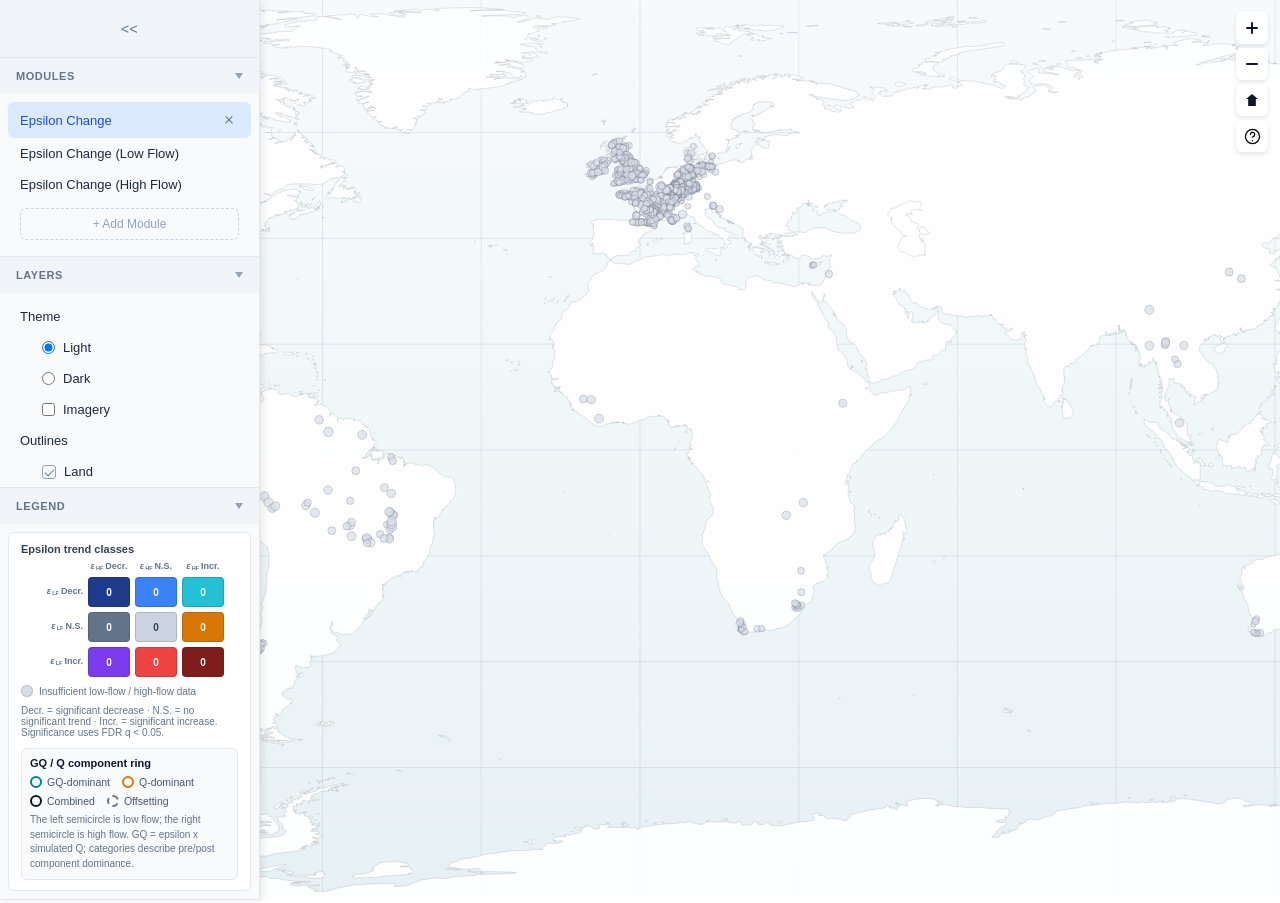
==== public/index.html @ c1924f31 "Add significance-controlled continuous epsilon trends" ====
<!doctype html>
<html lang="en">
  <head>
    <meta charset="UTF-8" />
    <meta name="viewport" content="width=device-width, initial-scale=1.0" />
    <title>Epsilon Change | Tereon</title>
    <style>
      * { box-sizing: border-box; margin: 0; padding: 0; }
      html, body { width: 100%; height: 100%; }
      body { font-family: -apple-system, BlinkMacSystemFont, 'Segoe UI', Roboto, sans-serif; font-size: 13px; color: #1e293b; overflow: hidden; }

      /* Map Area - Full screen */
      .map-area {
        position: absolute;
        top: 0; left: 0; right: 0; bottom: 0;
        background: linear-gradient(180deg, #f7fafc 0%, #eef6f8 58%, #e7f0f4 100%);
      }

      #mapCanvas { width: 100%; height: 100%; }

      /* Left Panel - Floating overlay */
      .left-panel {
        position: absolute;
        top: 0; left: 0;
        width: 260px;
        height: 100vh;
        background: #f8fafc;
        border-right: 1px solid #e2e8f0;
        display: flex;
        flex-direction: column;
        overflow: hidden;
        z-index: 50;
        box-shadow: 2px 0 8px rgba(0,0,0,0.1);
        transition: transform 0.2s;
      }
      .left-panel.hidden {
        transform: translateX(-100%);
      }
      .panel-main {
        flex: 1;
        min-height: 0;
        overflow-y: auto;
      }
      .panel-bottom {
        margin-top: auto;
        border-top: 1px solid #e2e8f0;
        background: #f8fafc;
      }

      /* Panel header bar - full width toggle button */
      .panel-header {
        padding: 0;
        background: #f1f5f9;
        border-bottom: 1px solid #e2e8f0;
        display: flex;
        justify-content: center;
        align-items: center;
        height: 58px;
      }
      .panel-toggle-btn {
        width: 100%;
        height: 58px;
        background: transparent;
        border: none;
        cursor: pointer;
        color: #64748b;
        font-size: 14px;
        font-weight: normal;
        word-spacing: 0.3px;
        line-height: 58px;
        text-align: center;
      }
      .panel-toggle-btn:hover { background: #e2e8f0; color: #1e293b; }
      .panel-toggle-btn::before { content: "<<"; letter-spacing: 0.3px; }

      /* Show panel button - between panel and map layer */
      .panel-show-btn {
        position: absolute;
        top: 8px;
        left: 8px;
        width: 28px;
        height: 28px;
        background: #fff;
        border: none;
        border-radius: 4px;
        cursor: pointer;
        z-index: 40;
        box-shadow: 0 1px 4px rgba(0,0,0,0.15);
        display: block;
        color: #64748b;
        font-size: 14px;
        font-weight: normal;
        word-spacing: 0.3px;
        line-height: 28px;
        text-align: center;
      }
      .panel-show-btn:hover { background: #f8fafc; color: #1e293b; }
      .panel-show-btn::before { content: ">>"; letter-spacing: 0.3px; }

      /* Panel sections */
      .panel-section { border-bottom: 1px solid #e2e8f0; position: relative; }
      .panel-section-header {
        padding: 12px 16px;
        background: #f1f5f9;
        font-weight: 600;
        font-size: 11px;
        text-transform: uppercase;
        letter-spacing: 0.05em;
        color: #64748b;
        cursor: pointer;
        display: flex;
        justify-content: space-between;
        align-items: center;
      }
      .panel-section-header:hover { background: #e2e8f0; }
      .panel-section.collapsed .panel-section-content { display: none; }
      .panel-section.collapsed .toggle-icon { transform: rotate(-90deg); }
      .toggle-icon {
        width: 0;
        height: 0;
        border-left: 4px solid transparent;
        border-right: 4px solid transparent;
        border-top: 6px solid #94a3b8;
        transition: transform 0.2s;
      }
      .panel-section-content { padding: 8px; }
      .legend-list { display: flex; flex-direction: column; gap: 8px; }
      .legend-empty { padding: 8px 12px; font-size: 12px; color: #94a3b8; line-height: 1.45; }
      .legend-card { border: 1px solid #e2e8f0; border-radius: 6px; background: #fff; padding: 10px 12px; font-size: 11px; color: #334155; }
      .legend-title { font-weight: 600; margin-bottom: 7px; }
      .legend-grid { display: grid; grid-template-columns: 12px 1fr; gap: 5px 7px; align-items: center; }
      .legend-swatch { width: 12px; height: 12px; border: 1px solid #64748b; }
      .legend-note { margin-top: 7px; color: #64748b; line-height: 1.35; }

      /* Module/Layer items */
      .module-item, .layer-item {
        padding: 8px 12px;
        border-radius: 6px;
        cursor: pointer;
        display: flex;
        align-items: center;
        gap: 8px;
      }
      .module-item:hover, .layer-item:hover { background: #e2e8f0; }
      .module-item.loaded { background: #dbeafe; }
      .module-item.loaded .module-name { color: #1d4ed8; font-weight: 500; }
      .module-remove-btn {
        margin-left: auto;
        width: 20px;
        height: 20px;
        border: none;
        border-radius: 3px;
        background: transparent;
        color: #64748b;
        cursor: pointer;
      }
      .module-remove-btn:hover { background: #bfdbfe; color: #1e293b; }
      .module-remove-btn,
      .layer-btn,
      .import-close,
      .inspector-close {
        display: inline-flex;
        align-items: center;
        justify-content: center;
        line-height: 1;
        font-family: inherit;
        font-weight: 500;
        font-size: 0;
        padding: 0;
        position: relative;
      }
      .module-remove-btn::before,
      .module-remove-btn::after,
      .layer-btn::before,
      .layer-btn::after,
      .import-close::before,
      .import-close::after,
      .inspector-close::before,
      .inspector-close::after {
        content: "";
        position: absolute;
        left: 50%;
        top: 50%;
        width: 10px;
        height: 1.4px;
        border-radius: 999px;
        background: currentColor;
        transform-origin: center;
      }
      .module-remove-btn::before,
      .layer-btn::before,
      .import-close::before,
      .inspector-close::before {
        transform: translate(-50%, -50%) rotate(45deg);
      }
      .module-remove-btn::after,
      .layer-btn::after,
      .import-close::after,
      .inspector-close::after {
        transform: translate(-50%, -50%) rotate(-45deg);
      }
      .layer-checkbox {
        width: 14px;
        height: 14px;
        appearance: none;
        border: 1px solid #cbd5e1;
        border-radius: 3px;
        background: transparent;
        cursor: pointer;
        position: relative;
      }
      .layer-checkbox:checked {
        background: transparent;
        border-color: #94a3b8;
      }
      .layer-checkbox:checked::after {
        content: "";
        position: absolute;
        left: 4px;
        top: 1px;
        width: 4px;
        height: 8px;
        border: solid #64748b;
        border-width: 0 1px 1px 0;
        transform: rotate(45deg);
      }
      .layer-name { flex: 1; overflow: hidden; text-overflow: ellipsis; white-space: nowrap; }
      .layer-expandable {
        display: flex;
        align-items: center;
        gap: 8px;
        padding: 8px 12px;
        cursor: pointer;
      }
      .layer-expandable:hover { background: #e2e8f0; }
      .layer-expandable.expanded + .layer-sublayers { display: block; }
      .layer-sublayers {
        padding-left: 22px;
        display: none;
      }
      .layer-sublayer {
        display: flex;
        align-items: center;
        gap: 8px;
        padding: 8px 12px;
      }
      .layer-sublayer:hover { background: #f1f5f9; }
      .layer-expandable.expanded + .layer-sublayers.map-display-options { display: flex; }
      .map-display-options {
        flex-direction: column;
      }
      .map-display-option {
        display: flex;
        align-items: center;
        gap: 8px;
        padding: 7px 12px;
        border-radius: 6px;
        cursor: pointer;
        color: #334155;
      }
      .map-display-option:hover { background: #f1f5f9; }
      .map-display-option input {
        width: 13px;
        height: 13px;
        accent-color: #64748b;
      }
      .map-display-label { font-size: 12px; }

      /* Add Module button - dashed border style */
      .add-module-btn {
        margin: 8px 12px;
        padding: 8px 12px;
        background: transparent;
        border: 1px dashed #cbd5e1;
        border-radius: 6px;
        cursor: pointer;
        font-size: 12px;
        color: #94a3b8;
        width: calc(100% - 24px);
        text-align: center;
      }
      .add-module-btn:hover {
        border-color: #94a3b8;
        color: #64748b;
        background: #f8fafc;
      }

      .layer-actions { opacity: 0; margin-left: auto; }
      .layer-item:hover .layer-actions { opacity: 1; }
      .layer-btn {
        width: 20px; height: 20px;
        border: none; background: transparent;
        cursor: pointer; border-radius: 3px;
        color: #64748b;
      }
      .layer-btn:hover { background: #cbd5e1; color: #1e293b; }

      /* Import Modal */
      .import-modal {
        position: fixed;
        top: 0; left: 0; right: 0; bottom: 0;
        background: rgba(0,0,0,0.4);
        z-index: 200;
        display: none;
        justify-content: center;
        align-items: center;
      }
      .import-modal.visible { display: flex; }
      .import-dialog {
        width: 480px;
        display: flex;
        flex-direction: column;
        max-height: 80vh;
        background: #fff;
        border-radius: 8px;
        box-shadow: 0 8px 32px rgba(0,0,0,0.2);
        overflow: hidden;
      }
      .confirm-dialog { width: 420px; }
      .import-header {
        padding: 16px 20px;
        border-bottom: 1px solid #e2e8f0;
        display: flex;
        justify-content: space-between;
        align-items: center;
      }
      .import-title { font-weight: 600; font-size: 15px; }
      .import-close {
        width: 28px; height: 28px;
        border: none; background: transparent;
        cursor: pointer; border-radius: 4px;
        color: #64748b;
      }
      .import-close:hover { background: #e2e8f0; }
      .import-body {
        padding: 20px;
        overflow-y: auto;
        flex: 1;
        min-height: 0;
      }
      .import-section { margin-bottom: 20px; }
      .import-section-title {
        font-size: 12px;
        color: #64748b;
        margin-bottom: 12px;
        font-weight: 500;
      }
      .source-tabs {
        display: flex;
        gap: 8px;
        margin-bottom: 16px;
      }
      .source-tab {
        padding: 8px 16px;
        background: #f1f5f9;
        border: 1px solid #e2e8f0;
        border-radius: 4px;
        cursor: pointer;
        font-size: 12px;
        color: #64748b;
      }
      .source-tab.active {
        background: #fff;
        border-color: #3b82f6;
        color: #1e293b;
      }
      .source-tab.disabled {
        opacity: 0.5;
        cursor: not-allowed;
        color: #94a3b8;
      }
      .import-dropzone {
        padding: 32px;
        border: 2px dashed #e2e8f0;
        border-radius: 8px;
        text-align: center;
        cursor: pointer;
        color: #64748b;
        font-size: 13px;
      }
      .import-dropzone:hover { border-color: #cbd5e1; background: #f8fafc; }
      .import-url-box { display: none; }
      .import-url-input {
        width: 100%;
        border: 1px solid #cbd5e1;
        border-radius: 6px;
        padding: 9px 10px;
        font-size: 12px;
        color: #1e293b;
      }
      .import-url-input:focus {
        outline: none;
        border-color: #3b82f6;
        box-shadow: 0 0 0 3px rgba(59,130,246,.12);
      }
      .import-url-help {
        margin-top: 7px;
        color: #64748b;
        font-size: 11px;
        line-height: 1.5;
      }
      .import-preview {
        border: 1px solid #e2e8f0;
        border-radius: 4px;
        overflow: hidden;
        margin-top: 12px;
      }
      .import-preview-table {
        width: 100%;
        font-size: 12px;
        border-collapse: collapse;
      }
      .import-preview-table th {
        background: #f1f5f9;
        padding: 8px 12px;
        text-align: left;
        color: #64748b;
        font-weight: 500;
      }
      .import-preview-table td {
        padding: 8px 12px;
        border-bottom: 1px solid #f1f5f9;
      }
      .import-footer {
        padding: 16px 20px;
        border-top: 1px solid #e2e8f0;
        display: flex;
        justify-content: flex-end;
        gap: 8px;
        flex-shrink: 0;
        background: #fff;
      }
      .import-btn {
        padding: 8px 16px;
        border-radius: 4px;
        font-size: 12px;
        cursor: pointer;
      }
      .import-btn-cancel {
        background: transparent;
        border: 1px solid #e2e8f0;
        color: #64748b;
      }
      .import-btn-cancel:hover { background: #f8fafc; }
      .import-btn-submit {
        background: #3b82f6;
        border: none;
        color: #fff;
      }
      .import-btn-submit:hover { background: #2563eb; }
      .import-btn-submit.disabled {
        background: #94a3b8;
        cursor: not-allowed;
      }
      .import-btn-danger {
        background: #dc2626;
        border: none;
        color: #fff;
      }
      .import-btn-danger:hover { background: #b91c1c; }
      .confirm-message {
        color: #334155;
        font-size: 13px;
        line-height: 1.55;
      }
      .confirm-detail {
        margin-top: 10px;
        color: #64748b;
        font-size: 12px;
        line-height: 1.45;
      }

      /* Map Controls */
      .map-controls {
        position: absolute;
        top: 12px;
        right: 12px;
        display: flex;
        flex-direction: column;
        gap: 4px;
        z-index: 10;
      }
      .map-btn {
        width: 32px; height: 32px;
        border: none; background: #fff;
        border-radius: 6px;
        cursor: pointer;
        box-shadow: 0 2px 4px rgba(0,0,0,0.1);
        display: flex;
        align-items: center;
        justify-content: center;
      }
      .map-btn:hover { background: #f8fafc; }
      .map-icon {
        position: relative;
        display: inline-block;
        width: 14px;
        height: 14px;
      }
      .map-icon-plus::before,
      .map-icon-minus::before {
        content: "";
        position: absolute;
        left: 1px;
        right: 1px;
        top: 6px;
        height: 2px;
        background: #111827;
        border-radius: 1px;
      }
      .map-icon-plus::after {
        content: "";
        position: absolute;
        top: 1px;
        bottom: 1px;
        left: 6px;
        width: 2px;
        background: #111827;
        border-radius: 1px;
      }
      .map-icon-home::before {
        content: "";
        position: absolute;
        left: 1px;
        top: 1px;
        width: 12px;
        height: 12px;
        background: #111827;
        clip-path: polygon(50% 0, 100% 42%, 82% 42%, 82% 100%, 18% 100%, 18% 42%, 0 42%);
      }
      .map-icon-help {
        width: 17px;
        height: 17px;
        fill: none;
        stroke: currentColor;
        stroke-width: 1.8;
        stroke-linecap: round;
        stroke-linejoin: round;
      }

      .map-status {
        position: absolute;
        bottom: 12px; left: 12px;
        font-size: 11px; color: #64748b;
        background: rgba(255,255,255,0.9);
        padding: 6px 12px;
        border-radius: 4px;
        display: flex;
        gap: 16px;
        z-index: 10;
      }
      .map-attribution {
        display: none;
      }
      .map-attribution.visible {
        display: inline;
      }
      .map-attribution a {
        color: inherit;
        text-decoration: underline;
        text-underline-offset: 2px;
      }

      /* Inspector Panel */
      .inspector-panel {
        position: absolute;
        top: 60px;
        right: 20px;
        width: 360px;
        max-height: calc(100vh - 100px);
        background: #fff;
        border-radius: 8px;
        box-shadow: 0 4px 24px rgba(0,0,0,0.15);
        z-index: 100;
        display: none;
        flex-direction: column;
        overflow: hidden;
      }
      .inspector-panel.visible { display: flex; }
      .inspector-header {
        height: 58px;
        padding: 0 16px;
        border-bottom: 1px solid #e2e8f0;
        display: flex;
        justify-content: space-between;
        align-items: center;
        background: #f8fafc;
      }
      .inspector-title { font-weight: 700; font-size: 14px; letter-spacing: 0; }
      .inspector-close {
        width: 32px; height: 32px;
        border: none; background: transparent;
        cursor: pointer; border-radius: 6px;
        color: #64748b;
      }
      .inspector-close:hover { background: #e2e8f0; }
      .inspector-body { flex: 1; overflow-y: auto; padding: 16px; }

      /* Toast */
      .toast {
        position: fixed;
        bottom: 24px; right: 24px;
        color: #64748b;
        padding: 0;
        border-radius: 0;
        font-size: 12px;
        opacity: 0;
        transform: translateY(10px);
        transition: opacity 0.2s, transform 0.2s;
        z-index: 200;
      }
      .toast.visible { opacity: 1; transform: translateY(0); }

      /* Guided help */
      .tutorial-spotlight {
        position: fixed;
        display: none;
        border: 2px solid #38bdf8;
        border-radius: 8px;
        box-shadow: 0 0 0 9999px rgba(15, 23, 42, 0.66), 0 0 0 5px rgba(56, 189, 248, 0.2);
        pointer-events: none;
        z-index: 500;
        transition: left .22s ease, top .22s ease, width .22s ease, height .22s ease;
      }
      .tutorial-spotlight.visible { display: block; }
      .tutorial-spotlight.is-point {
        border-radius: 50%;
        animation: tutorial-pulse 1.45s ease-in-out infinite;
      }
      @keyframes tutorial-pulse {
        0%, 100% { box-shadow: 0 0 0 9999px rgba(15, 23, 42, 0.66), 0 0 0 5px rgba(56, 189, 248, 0.18); }
        50% { box-shadow: 0 0 0 9999px rgba(15, 23, 42, 0.66), 0 0 0 11px rgba(56, 189, 248, 0.08); }
      }
      .tutorial-callout {
        position: fixed;
        display: none;
        width: min(340px, calc(100vw - 24px));
        box-sizing: border-box;
        padding: 16px;
        border: 1px solid #dbe3ef;
        border-radius: 8px;
        background: #fff;
        color: #334155;
        box-shadow: 0 18px 46px rgba(15, 23, 42, 0.28);
        z-index: 502;
      }
      .tutorial-callout.visible { display: block; }
      .tutorial-close {
        position: absolute;
        top: 8px;
        right: 8px;
        width: 30px;
        height: 30px;
        border: 0;
        border-radius: 6px;
        background: transparent;
        color: #64748b;
        cursor: pointer;
      }
      .tutorial-close:hover { background: #f1f5f9; color: #0f172a; }
      .tutorial-close::before,
      .tutorial-close::after {
        content: "";
        position: absolute;
        left: 9px;
        top: 14px;
        width: 12px;
        height: 1.5px;
        border-radius: 999px;
        background: currentColor;
      }
      .tutorial-close::before { transform: rotate(45deg); }
      .tutorial-close::after { transform: rotate(-45deg); }
      .tutorial-kicker {
        padding-right: 30px;
        color: #64748b;
        font-size: 10px;
        line-height: 1.3;
        text-transform: uppercase;
        letter-spacing: .06em;
      }
      .tutorial-progress {
        height: 4px;
        margin: 8px 0 14px;
        overflow: hidden;
        border-radius: 2px;
        background: #e2e8f0;
      }
      .tutorial-progress span {
        display: block;
        height: 100%;
        border-radius: inherit;
        background: #2563eb;
        transition: width .2s ease;
      }
      .tutorial-title {
        margin: 0 0 7px;
        color: #0f172a;
        font-size: 16px;
        font-weight: 700;
        letter-spacing: 0;
      }
      .tutorial-copy {
        min-height: 66px;
        color: #475569;
        font-size: 12px;
        line-height: 1.6;
      }
      .tutorial-copy p { margin: 0; }
      .tutorial-copy p + p { margin-top: 7px; }
      .tutorial-hint {
        margin-top: 9px;
        padding: 7px 9px;
        border-left: 3px solid #38bdf8;
        background: #f0f9ff;
        color: #334155;
        font-size: 11px;
        line-height: 1.45;
      }
      .tutorial-actions {
        display: flex;
        align-items: center;
        justify-content: flex-end;
        gap: 8px;
        margin-top: 15px;
      }
      .tutorial-btn {
        min-height: 32px;
        padding: 6px 12px;
        border: 1px solid #cbd5e1;
        border-radius: 6px;
        background: #fff;
        color: #334155;
        font-size: 12px;
        cursor: pointer;
      }
      .tutorial-btn:hover { background: #f8fafc; border-color: #94a3b8; }
      .tutorial-btn.primary { border-color: #2563eb; background: #2563eb; color: #fff; }
      .tutorial-btn.primary:hover { background: #1d4ed8; }
      .tutorial-btn[disabled] { visibility: hidden; }
      body.tutorial-active .map-btn#btnHelp { background: #dbeafe; }

      /* Global dark UI theme, activated by Theme > Dark */
      body.theme-dark {
        color: #dbe7f3;
        background: #07111f;
        color-scheme: dark;
      }
      body.theme-dark .left-panel {
        background: #0f172a;
        border-right-color: #243247;
        box-shadow: 2px 0 14px rgba(0,0,0,0.35);
      }
      body.theme-dark .panel-header,
      body.theme-dark .panel-section-header,
      body.theme-dark .inspector-header {
        background: #111c2f;
        border-color: #243247;
      }
      body.theme-dark .panel-bottom,
      body.theme-dark .import-footer {
        background: #0f172a;
        border-color: #243247;
      }
      body.theme-dark .panel-section {
        border-bottom-color: #243247;
      }
      body.theme-dark .panel-section-header,
      body.theme-dark .panel-toggle-btn,
      body.theme-dark .panel-show-btn,
      body.theme-dark .module-remove-btn,
      body.theme-dark .layer-btn,
      body.theme-dark .import-close,
      body.theme-dark .inspector-close {
        color: #94a3b8;
      }
      body.theme-dark .panel-toggle-btn:hover,
      body.theme-dark .panel-show-btn:hover,
      body.theme-dark .panel-section-header:hover,
      body.theme-dark .module-item:hover,
      body.theme-dark .layer-item:hover,
      body.theme-dark .layer-expandable:hover,
      body.theme-dark .layer-sublayer:hover,
      body.theme-dark .map-display-option:hover,
      body.theme-dark .import-close:hover,
      body.theme-dark .inspector-close:hover {
        background: #1e293b;
        color: #e2e8f0;
      }
      body.theme-dark .panel-show-btn,
      body.theme-dark .map-btn,
      body.theme-dark .legend-card,
      body.theme-dark .import-dialog,
      body.theme-dark .inspector-panel,
      body.theme-dark .tutorial-callout {
        background: #0f172a;
        color: #dbe7f3;
      }
      body.theme-dark .tutorial-title { color: #e5edf7; }
      body.theme-dark .tutorial-copy,
      body.theme-dark .tutorial-kicker { color: #94a3b8; }
      body.theme-dark .tutorial-callout { border-color: #334155; }
      body.theme-dark .tutorial-progress { background: #334155; }
      body.theme-dark .tutorial-close:hover { background: #1e293b; color: #f8fafc; }
      body.theme-dark .tutorial-hint { background: #10213a; color: #cbd5e1; }
      body.theme-dark .tutorial-btn { background: #111827; border-color: #475569; color: #dbe7f3; }
      body.theme-dark .tutorial-btn.primary { background: #2563eb; border-color: #2563eb; color: #fff; }
      body.theme-dark .module-item.loaded {
        background: #17335f;
      }
      body.theme-dark .module-item.loaded .module-name {
        color: #93c5fd;
      }
      body.theme-dark .module-remove-btn:hover,
      body.theme-dark .layer-btn:hover {
        background: #233047;
        color: #e2e8f0;
      }
      body.theme-dark .legend-card,
      body.theme-dark .import-preview,
      body.theme-dark .import-url-input,
      body.theme-dark .source-tab,
      body.theme-dark .import-btn-cancel,
      body.theme-dark .layer-checkbox {
        border-color: #334155;
      }
      body.theme-dark .legend-empty,
      body.theme-dark .legend-note,
      body.theme-dark .import-section-title,
      body.theme-dark .import-url-help,
      body.theme-dark .confirm-detail,
      body.theme-dark .map-display-option,
      body.theme-dark .import-btn-cancel {
        color: #94a3b8;
      }
      body.theme-dark .source-tab,
      body.theme-dark .import-preview-table th {
        background: #111c2f;
        color: #94a3b8;
      }
      body.theme-dark .source-tab.active,
      body.theme-dark .import-url-input {
        background: #0b1220;
        color: #e2e8f0;
      }
      body.theme-dark .import-url-input::placeholder {
        color: #64748b;
      }
      body.theme-dark .source-tab.active {
        border-color: #60a5fa;
      }
      body.theme-dark .import-dropzone {
        border-color: #334155 !important;
        color: #94a3b8;
      }
      body.theme-dark .map-display-option input {
        accent-color: #60a5fa;
      }
      body.theme-dark select {
        background: #0b1220 !important;
        border-color: #334155 !important;
        color: #e2e8f0 !important;
      }
      body.theme-dark .import-dropzone:hover,
      body.theme-dark .import-btn-cancel:hover {
        background: #111c2f;
        border-color: #475569;
      }
      body.theme-dark .import-preview-table td {
        border-bottom-color: #1e293b;
      }
      body.theme-dark .confirm-message {
        color: #dbe7f3;
      }
      body.theme-dark .map-btn {
        box-shadow: 0 2px 8px rgba(0,0,0,0.35);
      }
      body.theme-dark .map-btn:hover {
        background: #1e293b;
      }
      body.theme-dark .map-icon-plus::before,
      body.theme-dark .map-icon-minus::before,
      body.theme-dark .map-icon-plus::after,
      body.theme-dark .map-icon-home::before {
        background: #e2e8f0;
      }
      body.theme-dark .map-status {
        color: #cbd5e1;
        background: rgba(15, 23, 42, 0.9);
      }
      body.theme-dark .toggle-icon {
        border-top-color: #64748b;
      }
      body.theme-dark .layer-checkbox:checked {
        border-color: #94a3b8;
      }
      body.theme-dark .layer-checkbox:checked::after {
        border-color: #cbd5e1;
      }
      body.theme-dark .toast {
        color: #cbd5e1;
      }
      body.theme-dark .inspector-body h2,
      body.theme-dark .inspector-body [style*="color:#334155"],
      body.theme-dark .inspector-body [style*="color: #334155"] {
        color: #e2e8f0 !important;
      }
      body.theme-dark .inspector-body [style*="background:#f8fafc"],
      body.theme-dark .inspector-body [style*="background: #f8fafc"] {
        background: #111c2f !important;
      }
      body.theme-dark .inspector-body [style*="color:#64748b"],
      body.theme-dark .inspector-body [style*="color: #64748b"] {
        color: #94a3b8 !important;
      }
    </style>
  </head>
  <body>
    <!-- Map Area - Full screen background -->
    <div class="map-area">
      <canvas id="mapCanvas"></canvas>
    </div>

    <!-- Left Panel - Floating overlay -->
    <aside class="left-panel" id="leftPanel">
      <div class="panel-header">
        <button class="panel-toggle-btn" id="btnHidePanel" aria-label="Hide sidebar" title="Hide sidebar (Tab)"></button>
      </div>
      <div class="panel-main">
      <div class="panel-section">
        <div class="panel-section-header" data-section="modules">
          <span>Modules</span>
          <span class="toggle-icon" aria-hidden="true"></span>
        </div>
        <div class="panel-section-content">
          <div id="moduleList"></div>
          <button class="add-module-btn" id="btnAddModule">+ Add Module</button>
        </div>
      </div>

      <div class="panel-section">
        <div class="panel-section-header" data-section="layers">
          <span>Layers</span>
          <span class="toggle-icon" aria-hidden="true"></span>
        </div>
        <div class="panel-section-content">
          <div id="layerList"></div>
        </div>
      </div>
      </div>
      <div class="panel-bottom">
        <div class="panel-section">
          <div class="panel-section-header" data-section="legend">
            <span>Legend</span>
            <span class="toggle-icon" aria-hidden="true"></span>
          </div>
          <div class="panel-section-content">
            <div id="legendList" class="legend-list"></div>
          </div>
        </div>
      </div>
    </aside>

    <!-- Show panel button - appears when panel hidden -->
    <button class="panel-show-btn" id="btnShowPanel" aria-label="Show sidebar" title="Show sidebar (Tab)"></button>

    <!-- Map Controls -->
    <div class="map-controls">
      <button class="map-btn" id="btnZoomIn" aria-label="Zoom in"><span class="map-icon map-icon-plus" aria-hidden="true"></span></button>
      <button class="map-btn" id="btnZoomOut" aria-label="Zoom out"><span class="map-icon map-icon-minus" aria-hidden="true"></span></button>
      <button class="map-btn" id="btnReset" aria-label="Reset view"><span class="map-icon map-icon-home" aria-hidden="true"></span></button>
      <button class="map-btn" id="btnHelp" aria-label="Open guided help" title="Guided help">
        <svg class="map-icon map-icon-help" viewBox="0 0 24 24" aria-hidden="true">
          <circle cx="12" cy="12" r="10"></circle>
          <path d="M9.09 9a3 3 0 1 1 5.83 1c0 2-3 3-3 3"></path>
          <path d="M12 18h.01"></path>
        </svg>
      </button>
    </div>

    <!-- Map Status -->
    <div class="map-status">
      <span id="statusFeatures">0 layers</span>
      <span id="statusCoords">--</span>
      <span class="map-attribution" id="statusAttribution"></span>
    </div>

    <!-- Inspector -->
    <div class="inspector-panel" id="inspectorPanel">
      <div class="inspector-header">
        <span class="inspector-title" id="inspectorTitle">Inspector</span>
        <button class="inspector-close" id="btnCloseInspector" aria-label="Close inspector" title="Close inspector"></button>
      </div>
      <div class="inspector-body" id="inspectorBody"></div>
    </div>

    <!-- Toast -->
    <div class="toast" id="toast"></div>

    <!-- Guided help -->
    <div class="tutorial-spotlight" id="tutorialSpotlight" aria-hidden="true"></div>
    <section class="tutorial-callout" id="tutorialCallout" role="dialog" aria-modal="false" aria-labelledby="tutorialTitle" aria-live="polite">
      <button class="tutorial-close" id="btnTutorialClose" aria-label="Exit tutorial" title="Exit tutorial"></button>
      <div class="tutorial-kicker" id="tutorialKicker">Step 1 of 12</div>
      <div class="tutorial-progress" aria-hidden="true"><span id="tutorialProgress"></span></div>
      <h2 class="tutorial-title" id="tutorialTitle">Guided help</h2>
      <div class="tutorial-copy" id="tutorialCopy"></div>
      <div class="tutorial-actions">
        <button class="tutorial-btn" id="btnTutorialBack" type="button">Back</button>
        <button class="tutorial-btn primary" id="btnTutorialNext" type="button">Next</button>
      </div>
    </section>

    <!-- Import Modal -->
    <div class="import-modal" id="importModal">
      <div class="import-dialog">
        <div class="import-header">
          <span class="import-title">Import Data</span>
          <button class="import-close" id="btnCloseImport" aria-label="Close import dialog" title="Close import dialog"></button>
        </div>
        <div class="import-body">
          <div class="import-section">
            <div class="import-section-title">1. Select Source</div>
            <div class="source-tabs">
              <button class="source-tab active" data-source="csv">CSV</button>
              <button class="source-tab" data-source="module">Module Manifest</button>
              <button class="source-tab" data-source="url">URL</button>
            </div>
            <div class="import-dropzone" id="importDropzone">
              Drag file here or click to browse<br>
              <span id="importSupportText" style="color:#94a3b8;font-size:11px">Supports: CSV</span>
            </div>
            <div class="import-url-box" id="importUrlBox">
              <input class="import-url-input" id="importUrlInput" type="url" placeholder="Paste module.json URL or GitHub repository URL">
              <div class="import-url-help">
                Examples: GitHub Pages module.json, raw GitHub module.json, GitHub blob URL, or a repository URL containing a module manifest.
              </div>
            </div>
            <input type="file" id="importFile" accept=".csv" style="display:none">
          </div>

          <div class="import-section" id="previewSection" style="display:none">
            <div class="import-section-title">2. Preview</div>
            <div class="import-preview">
              <table class="import-preview-table" id="previewTable">
                <thead id="previewHead"></thead>
                <tbody id="previewBody"></tbody>
              </table>
            </div>
          </div>

          <div class="import-section" id="mappingSection" style="display:none">
            <div class="import-section-title">3. Field Mapping</div>
            <div id="fieldMapping"></div>
          </div>
        </div>
        <div class="import-footer">
          <button class="import-btn import-btn-cancel" id="btnCancelImport">Cancel</button>
          <button class="import-btn import-btn-submit disabled" id="btnSubmitImport">Import</button>
        </div>
      </div>
    </div>

    <!-- Confirm Modal -->
    <div class="import-modal" id="confirmModal">
      <div class="import-dialog confirm-dialog">
        <div class="import-header">
          <span class="import-title" id="confirmTitle">Confirm</span>
          <button class="import-close" id="btnCloseConfirm" aria-label="Close confirmation dialog" title="Close confirmation dialog"></button>
        </div>
        <div class="import-body">
          <div class="confirm-message" id="confirmMessage"></div>
          <div class="confirm-detail" id="confirmDetail"></div>
        </div>
        <div class="import-footer">
          <button class="import-btn import-btn-cancel" id="btnCancelConfirm">Cancel</button>
          <button class="import-btn import-btn-danger" id="btnConfirmAction">Remove</button>
        </div>
      </div>
    </div>

    <!-- Scripts -->
    <script src="./assets/basin-data.js"></script>
    <script src="./assets/land-50m.js"></script>
    <script src="./assets/country-polygons-110m.js"></script>

    <script src="./foundation/core/event-bus.js"></script>
    <script src="./foundation/core/module-loader.js"></script>
    <script src="./foundation/map/coordinate-system.js"></script>
    <script src="./foundation/map/layer-manager.js"></script>
    <script src="./foundation/map/render-scheduler.js"></script>
    <script src="./foundation/performance/geometry-index.js"></script>
    <script src="./foundation/ui/utilities.js"></script>

    <script>
    const App = {
      canvas: null,
      ctx: null,
      layerManager: null,
      renderScheduler: null,
      renderer: null,
      basinSpatialIndex: null,
      eventBus: Foundation.eventBus,
      moduleLoader: Foundation.moduleLoader,
      modules: [],
      legends: new Map(),
      selectedFeature: null,
      selectedLayer: null,
      hoveredFeatureId: null,
      hoveredLayer: null,
      currentImportSource: 'csv',
      remoteImportRequestId: 0,
      remoteImportTimer: null,
      pendingConfirm: null,
      tutorial: { active: false, index: 0 },
      staticModules: [
        { id: 'epsilon-change', name: 'Epsilon Change', defaultLoad: true, exclusiveGroup: 'epsilon-change' },
        { id: 'epsilon-change-low', name: 'Epsilon Change (Low Flow)', defaultLoad: false, exclusiveGroup: 'epsilon-change' },
        { id: 'epsilon-change-high', name: 'Epsilon Change (High Flow)', defaultLoad: false, exclusiveGroup: 'epsilon-change' }
      ],
      themeStyle: 'light',
      imageryEnabled: false,
      rasterTileCache: new Map(),
      rasterTileCacheLimit: 384,
      mapStyles: {
        light: {
          label: 'Light',
          background: ['#f7fafc', '#eef6f8', '#e7f0f4'],
          grid: 'rgba(112, 128, 144, 0.15)',
          landFill: 'rgba(255, 255, 255, 0.92)',
          landStroke: 'rgba(72, 84, 96, 0.3)',
          basinStroke: 'rgba(72, 84, 96, 0.15)',
          countryStroke: 'rgba(51, 65, 85, 0.38)'
        },
        dark: {
          label: 'Dark',
          background: ['#08111f', '#0f1e2f', '#132638'],
          grid: 'rgba(148, 163, 184, 0.16)',
          landFill: 'rgba(30, 41, 59, 0.96)',
          landStroke: 'rgba(148, 163, 184, 0.38)',
          basinStroke: 'rgba(148, 163, 184, 0.22)',
          countryStroke: 'rgba(203, 213, 225, 0.42)'
        }
      },
      imageryLayer: {
        label: 'Imagery',
        tileUrl: 'https://server.arcgisonline.com/ArcGIS/rest/services/World_Imagery/MapServer/tile/{z}/{y}/{x}',
        attribution: 'Imagery: Esri, Maxar, Earthstar Geographics, GIS User Community'
      },
      worldBounds: {
        minLat: -85.0511287798066,
        maxLat: 85.0511287798066
      },
      maxViewportScale: 12,

      // Viewport state
      viewport: { width: 0, height: 0, scale: 1, offsetX: 0, offsetY: 0 },
      dragging: false,
      draggingActive: false,
      suppressClick: false,
      dragStart: null,
      hoverPending: false,
      latestHoverPoint: null,

      async init() {
        this.canvas = document.getElementById('mapCanvas');
        this.ctx = this.canvas.getContext('2d');
        this.layerManager = new Foundation.LayerManager(this.eventBus);
        this.renderScheduler = new Foundation.RenderScheduler((state) => this.drawNow(state));
        this.basinSpatialIndex = new Foundation.SpatialGridIndex(
          window.BASIN_DATA?.basins || [],
          (basin) => basin.bbox,
          10
        );

        // Event listeners
        this.eventBus.on(Foundation.Events.LAYER_ADD, () => this.updateLayerList());
        this.eventBus.on(Foundation.Events.LAYER_REMOVE, () => this.updateLayerList());
        this.eventBus.on(Foundation.Events.LAYER_TOGGLE, (payload) => {
          this.updateLayerList();
          if (
            this.tutorial.active
            && this.getTutorialSteps()[this.tutorial.index]?.id === 'overview-open'
            && payload.layerId === 'epsilon-change-overview'
            && payload.visible
          ) {
            setTimeout(() => this.completeTutorialAction(), 180);
          }
        });

        // Foundation-level feature click handler
        this.eventBus.on(Foundation.Events.FEATURE_CLICK, (payload) => {
          if (payload.layer?.moduleId === 'foundation' && payload.layer?.id === 'outlines-basins') {
            this.showBasinInspector(payload.feature);
          } else if (payload.layer?.moduleId === 'foundation' && payload.layer?.id === 'outlines-countries') {
            this.showCountryInspector(payload.feature);
          }
          if (
            this.tutorial.active
            && this.getTutorialSteps()[this.tutorial.index]?.id === 'select'
            && payload.layer?.moduleId === 'epsilon-change'
          ) {
            setTimeout(() => this.completeTutorialAction(), 280);
          }
        });

        // Add basemap display layer
        this.layerManager.addLayer({
          id: 'basemap',
          name: 'Base Map',
          type: 'basemap',
          visible: true,
          interactive: false,
          renderer: (ctx, layer, vp) => this.renderBasemap(ctx, vp)
        });

        // Add basin layer under Outlines > Basins. This single third-level layer owns
        // both basin rendering and basin click/hover interaction.
        this.layerManager.addLayer({
          id: 'outlines-basins',
          name: 'Basins',
          type: 'vector',
          visible: false,
          interactive: true,
          moduleId: 'foundation',
          groupPath: ['outlines', 'basins'],
          renderer: (ctx, layer, vp) => this.renderBasinsLayer(ctx, vp),
          hitTest: (lon, lat, vp, layer) => this.hitTestBasins(lon, lat)
        });

        this.layerManager.addLayer({
          id: 'outlines-countries',
          name: 'Countries',
          type: 'vector',
          visible: false,
          interactive: true,
          moduleId: 'foundation',
          groupPath: ['outlines', 'countries'],
          renderer: (ctx, layer, vp) => this.renderCountryOutlines(ctx, vp),
          hitTest: (lon, lat, vp, layer) => this.hitTestCountryOutlines(lon, lat, vp)
        });

        // Setup interactions
        this.setupCanvasEvents();
        this.setupUI();
        this.applyTheme();
        this.updateMapAttribution();
        this.updateLegendList();

        // Fetch and show modules
        await this.fetchModules();

        // Initial render
        this.resize();
        await this.loadDefaultModules();
        await this.loadUrlModules();
        window.addEventListener('resize', () => {
          this.resize();
          if (this.tutorial.active) this.updateTutorialPosition();
        });
      },

      // Canvas bounding rect (updated on resize)
      canvasRect: null,

      setupCanvasEvents() {
        window.addEventListener('keydown', (e) => {
          if (this.tutorial.active && e.key === 'Escape') {
            e.preventDefault();
            this.exitTutorial();
            return;
          }
          if (this.tutorial.active && e.key === 'ArrowRight') {
            e.preventDefault();
            this.nextTutorialStep();
            return;
          }
          if (this.tutorial.active && e.key === 'ArrowLeft') {
            e.preventDefault();
            this.previousTutorialStep();
            return;
          }
          if (e.key !== 'Tab') return;
          const tag = e.target?.tagName;
          if (tag === 'INPUT' || tag === 'TEXTAREA' || tag === 'SELECT' || e.target?.isContentEditable) return;
          e.preventDefault();
          this.toggleSidebar();
        });

        // Mouse events
        this.canvas.addEventListener('mousedown', (e) => {
          this.dragging = true;
          this.draggingActive = false;
          const { x, y } = this.getCanvasCoords(e);
          this.dragStart = { x, y, ox: this.viewport.offsetX, oy: this.viewport.offsetY };
          this.canvas.style.cursor = 'grabbing';
        });

        window.addEventListener('mouseup', () => {
          if (this.dragging) {
            this.dragging = false;
            this.suppressClick = this.draggingActive;
            if (this.draggingActive) this.renderScheduler.endInteraction();
            this.draggingActive = false;
            this.canvas.style.cursor = 'grab';
          }
        });

        this.canvas.addEventListener('mousemove', (e) => {
          const { x, y } = this.getCanvasCoords(e);
          const { lon, lat } = this.screenToGeo(x, y);
          document.getElementById('statusCoords').textContent = `${lon.toFixed(1)} deg, ${lat.toFixed(1)} deg`;

          if (this.dragging) {
            const moved = Math.abs(x - this.dragStart.x) + Math.abs(y - this.dragStart.y);
            if (!this.draggingActive && moved > 5) {
              this.draggingActive = true;
              this.renderScheduler.beginInteraction();
            }
            if (!this.draggingActive) return;
            this.viewport.offsetX = this.dragStart.ox + (x - this.dragStart.x);
            this.viewport.offsetY = this.dragStart.oy + (y - this.dragStart.y);
            this.clampOffset();
            this.requestDraw("drag");
          } else {
            this.scheduleHover(x, y);
          }
        });

        this.canvas.addEventListener('click', (e) => {
          const { x, y } = this.getCanvasCoords(e);
          if (this.suppressClick) {
            this.suppressClick = false;
            return;
          }
          const hit = this.hitTest(x, y);
          if (hit) {
            this.selectedFeature = hit.feature;
            this.selectedLayer = hit.layer;
            this.eventBus.emit(Foundation.Events.FEATURE_CLICK, hit);
            this.requestDraw("select");
          } else {
            // Click on empty area - hide inspector
            this.selectedFeature = null;
            this.selectedLayer = null;
            this.hoveredFeatureId = null;
            this.hoveredLayer = null;
            document.getElementById('inspectorPanel').classList.remove('visible');
            this.requestDraw("clear-selection");
          }
        });

        this.canvas.addEventListener('wheel', (e) => {
          e.preventDefault();
          this.renderScheduler.beginInteraction();
          const { x, y } = this.getCanvasCoords(e);
          const { lon, lat } = this.screenToGeo(x, y);

          const factor = e.deltaY < 0 ? 1.2 : 0.8;
          const newScale = Math.max(this.getMinViewportScale(), Math.min(this.maxViewportScale, this.viewport.scale * factor));

          if (newScale !== this.viewport.scale) {
            this.viewport.scale = newScale;

            // Adjust offset to keep mouse position fixed
            const newBase = this.getBaseScale();
            this.viewport.offsetX = x - this.viewport.width / 2 - lon * newBase;
            this.viewport.offsetY = y - this.viewport.height / 2 + lat * newBase;

            this.clampOffset();
            this.requestDraw("wheel");
          }
          this.renderScheduler.endInteraction();
        }, { passive: false });
      },

      // Convert window coords to canvas-local coords
      getCanvasCoords(e) {
        if (!this.canvasRect) this.canvasRect = this.canvas.getBoundingClientRect();
        return {
          x: e.clientX - this.canvasRect.left,
          y: e.clientY - this.canvasRect.top
        };
      },

      scheduleHover(x, y) {
        this.latestHoverPoint = { x, y };
        if (this.hoverPending) return;

        this.hoverPending = true;
        requestAnimationFrame(() => {
          this.hoverPending = false;
          if (!this.latestHoverPoint || this.dragging) return;

          const hit = this.hitTest(this.latestHoverPoint.x, this.latestHoverPoint.y);
          this.canvas.style.cursor = hit ? 'pointer' : 'grab';

          const newHoveredId = hit?.feature?.id;
          if (newHoveredId !== this.hoveredFeatureId) {
            this.hoveredFeatureId = newHoveredId;
            this.hoveredLayer = hit?.layer;
            this.requestDraw("hover");
          }
        });
      },

      setupUI() {
        // Zoom buttons
        document.getElementById('btnZoomIn').onclick = () => {
          this.viewport.scale = Math.min(this.maxViewportScale, this.viewport.scale * 1.2);
          this.clampOffset();
          this.draw();
        };
        document.getElementById('btnZoomOut').onclick = () => {
          this.viewport.scale = Math.max(this.getMinViewportScale(), this.viewport.scale / 1.2);
          this.clampOffset();
          this.draw();
        };
        document.getElementById('btnReset').onclick = () => {
          this.viewport = { ...this.viewport, scale: this.getMinViewportScale(), offsetX: 0, offsetY: 0 };
          this.draw();
        };
        document.getElementById('btnHelp').onclick = () => {
          if (this.tutorial.active) this.exitTutorial();
          else this.startTutorial();
        };

        // Panel toggle - show button is covered by panel, reveals when panel hides
        const showBtn = document.getElementById('btnShowPanel');

        document.getElementById('btnHidePanel').onclick = () => this.toggleSidebar();
        showBtn.onclick = () => this.toggleSidebar();

        // Section toggle
        document.querySelectorAll('.panel-section-header').forEach(h => {
          h.onclick = () => h.parentElement.classList.toggle('collapsed');
        });

        // Inspector close
        document.getElementById('btnCloseInspector').onclick = () => {
          document.getElementById('inspectorPanel').classList.remove('visible');
        };
        document.getElementById('btnTutorialClose').onclick = () => this.exitTutorial();
        document.getElementById('btnTutorialBack').onclick = () => this.previousTutorialStep();
        document.getElementById('btnTutorialNext').onclick = () => this.nextTutorialStep();
        document.getElementById('inspectorBody').addEventListener('scroll', () => {
          if (this.tutorial.active) this.updateTutorialPosition();
        });
        document.addEventListener('scroll', () => {
          if (this.tutorial.active) requestAnimationFrame(() => this.updateTutorialPosition());
        }, true);
        document.addEventListener('click', (event) => {
          if (
            this.tutorial.active
            && this.getTutorialSteps()[this.tutorial.index]?.id === 'cdf-open'
            && event.target.closest?.('.epsilon-curve-preview')
          ) {
            setTimeout(() => this.completeTutorialAction(), 180);
          }
        });

        // Import modal
        const importModal = document.getElementById('importModal');
        const importDropzone = document.getElementById('importDropzone');
        const importUrlBox = document.getElementById('importUrlBox');
        const importUrlInput = document.getElementById('importUrlInput');
        const importFileInput = document.getElementById('importFile');
        const importSupportText = document.getElementById('importSupportText');

        document.getElementById('btnAddModule').onclick = () => {
          importModal.classList.add('visible');
        };
        document.getElementById('btnCloseImport').onclick = () => {
          importModal.classList.remove('visible');
          this.resetImportForm();
        };
        document.getElementById('btnCancelImport').onclick = () => {
          importModal.classList.remove('visible');
          this.resetImportForm();
        };

        document.querySelectorAll('.source-tab').forEach(tab => {
          tab.onclick = () => {
            if (tab.classList.contains('disabled')) {
              this.toast('This import source is planned but not enabled yet');
              return;
            }
            document.querySelectorAll('.source-tab').forEach(t => t.classList.remove('active'));
            tab.classList.add('active');
            this.currentImportSource = tab.dataset.source;
            importFileInput.accept = this.currentImportSource === 'module' ? '.json' : '.csv';
            importSupportText.textContent = this.getImportSupportText();
            importDropzone.style.display = this.currentImportSource === 'url' ? 'none' : 'block';
            importUrlBox.style.display = this.currentImportSource === 'url' ? 'block' : 'none';
            this.resetImportForm();
          };
        });

        importDropzone.onclick = () => importFileInput.click();
        importFileInput.onchange = (e) => {
          const file = e.target.files[0];
          if (file) this.handleImportFile(file);
        };

        // Drag and drop
        importDropzone.ondragover = (e) => {
          e.preventDefault();
          importDropzone.style.borderColor = '#3b82f6';
          importDropzone.style.background = '#f0f9ff';
        };
        importDropzone.ondragleave = () => {
          importDropzone.style.borderColor = '#e2e8f0';
          importDropzone.style.background = '';
        };
        importDropzone.ondrop = (e) => {
          e.preventDefault();
          importDropzone.style.borderColor = '#e2e8f0';
          importDropzone.style.background = '';
          const file = e.dataTransfer.files[0];
          if (file) this.handleImportFile(file);
        };

        importUrlInput.oninput = () => {
          clearTimeout(this.remoteImportTimer);
          this.remoteImportTimer = setTimeout(() => {
            this.handleImportUrlInput(importUrlInput.value);
          }, 250);
        };

        document.getElementById('btnCloseConfirm').onclick = () => this.resolveConfirm(false);
        document.getElementById('btnCancelConfirm').onclick = () => this.resolveConfirm(false);
        document.getElementById('btnConfirmAction').onclick = () => this.resolveConfirm(true);
      },

      resetImportForm() {
        this.remoteImportRequestId++;
        clearTimeout(this.remoteImportTimer);
        document.getElementById('importFile').value = '';
        document.getElementById('importUrlInput').value = '';
        this.clearImportPreview();
        this.importData = null;
      },

      clearImportPreview() {
        document.getElementById('previewSection').style.display = 'none';
        document.getElementById('mappingSection').style.display = 'none';
        document.getElementById('btnSubmitImport').classList.add('disabled');
        document.getElementById('btnSubmitImport').onclick = null;
      },

      toggleSidebar() {
        const panel = document.getElementById('leftPanel');
        panel.classList.toggle('hidden');
        if (
          this.tutorial.active
          && this.getTutorialSteps()[this.tutorial.index]?.id === 'sidebar'
          && panel.classList.contains('hidden')
        ) {
          setTimeout(() => this.completeTutorialAction(), 220);
          return;
        }
        if (this.tutorial.active) setTimeout(() => this.updateTutorialPosition(), 220);
      },

      getTutorialSteps() {
        return [
          {
            id: 'map',
            title: 'Navigate the map',
            copy: '<p>Drag the map to move around. Use the mouse wheel or the + and - controls to zoom; the home control returns to the global view.</p>',
            hint: 'This tour takes about 3 minutes. You can exit at any time with the close button or Esc.',
            target: '.map-controls'
          },
          {
            id: 'select',
            title: 'Select a catchment',
            copy: '<p>The highlighted point is a catchment. Click it to open its detail panel. Any visible catchment point works the same way.</p>',
            hint: 'Click the pulsing point to continue.',
            target: 'tutorial-basin',
            requiresAction: true
          },
          {
            id: 'skill',
            title: 'Check model reliability',
            copy: '<p>NSE and KGE evaluate how well streamflow reconstructed from the inferred epsilon agrees with observations. Pre and post scores are reported separately.</p><p>Values below zero share the lowest color; higher scores move toward green.</p>',
            target: 'skill-metrics'
          },
          {
            id: 'classification',
            title: 'Interpret the nine classes',
            copy: '<p>Each class combines low-flow epsilon, &epsilon;<sub>LF</sub>, with high-flow epsilon, &epsilon;<sub>HF</sub>. Each is labeled significant Decrease, significant Increase, or No significant trend after FDR correction.</p><p>Low flow uses observed Q at or below Q10; high flow uses Q at or above Q90.</p>',
            target: 'classification-summary'
          },
          {
            id: 'cdf-open',
            title: 'Open the CDF',
            copy: '<p>This compact CDF preview is interactive. Click the highlighted thumbnail to open the full distributions.</p>',
            hint: 'Click the CDF thumbnail to continue.',
            target: '.epsilon-curve-preview',
            requiresAction: true
          },
          {
            id: 'cdf-view',
            title: 'Explore the CDF',
            copy: '<p>The expanded view compares pre- and post-1990 epsilon for all recession, low-flow, and high-flow conditions.</p><p>Move the pointer across a chart to read the exact epsilon and cumulative probability.</p>',
            target: '.epsilon-dialog'
          },
          {
            id: 'sidebar',
            title: 'Hide the sidebar',
            copy: '<p>The double-chevron control at the very top collapses the left sidebar. The Tab key performs the same action and can also restore the panel.</p>',
            hint: 'Click the highlighted chevrons or press Tab to continue.',
            target: '#btnHidePanel',
            calloutPlacement: 'sidebar-right',
            requiresAction: true
          },
          {
            id: 'overview-open',
            title: 'Open Overview',
            copy: '<p>Overview is a clickable row under Layers. It contains the reliability filter, the nine-class summary, and the full data and inference method.</p>',
            hint: 'Click the highlighted Overview row to continue.',
            target: '[data-id="epsilon-change-overview"]',
            calloutPlacement: 'sidebar-right',
            requiresAction: true
          },
          {
            id: 'overview-filter',
            title: 'Filter by reliability',
            copy: '<p>Choose NSE or KGE and set a minimum score. A catchment remains on the map only when both its pre- and post-period scores exceed the threshold.</p>',
            hint: 'This changes display eligibility only; it does not retrain the model.',
            target: '.epsilon-overview-filter'
          },
          {
            id: 'overview-classification',
            title: 'Review the nine-class summary',
            copy: '<p>This 3 x 3 matrix counts the displayed catchments by continuous epsilon-trend class. Rows are &epsilon;<sub>LF</sub>; columns are &epsilon;<sub>HF</sub>. The compact map legend uses Decr., N.S., and Incr.; N.S. means no significant trend after FDR correction.</p>',
            target: '.epsilon-overview-classification'
          },
          {
            id: 'overview-method',
            title: 'Read the method',
            copy: '<p>Continue down the Overview window for data provenance, time split, flow definitions, the physics-constrained equation, cross-fitting, GQ / Q component attribution, and the annual Theil-Sen, Kendall, and FDR trend workflow.</p>',
            target: '.epsilon-story'
          },
          {
            id: 'modes',
            title: 'Switch epsilon views',
            copy: '<p>Epsilon Change is the bivariate main view. The Low Flow and High Flow modules switch to continuous maps for each regime; loading one replaces the current epsilon view.</p>',
            hint: 'You are ready to explore. The ? control restarts this tour whenever needed.',
            target: '#moduleList'
          }
        ];
      },

      async ensureTutorialMainMode() {
        for (const id of ['epsilon-change-low', 'epsilon-change-high']) {
          if (this.moduleLoader.isLoaded(id)) this.unloadModule(id, { quiet: true });
        }
        if (!this.moduleLoader.isLoaded('epsilon-change')) {
          const manifest = await this.fetchModuleManifest(this.modules.find(module => module.id === 'epsilon-change'));
          await this.loadModuleFromManifest(manifest);
        }
        this.updateModuleList();
        this.draw();
        return this.moduleLoader.get('epsilon-change');
      },

      async startTutorial() {
        const module = await this.ensureTutorialMainMode();
        if (!module) {
          this.toast('Guided help could not load the epsilon module');
          return;
        }
        module.updateSkillFilter?.('nse', 0.5, false);
        if (module.overviewLayerId) this.layerManager.setVisibility(module.overviewLayerId, false);
        this.tutorial = { active: true, index: 0 };
        document.body.classList.add('tutorial-active');
        document.getElementById('leftPanel').classList.remove('hidden');
        await this.showTutorialStep(0);
      },

      async showTutorialStep(index) {
        if (!this.tutorial.active) return;
        const steps = this.getTutorialSteps();
        this.tutorial.index = Math.max(0, Math.min(steps.length - 1, index));
        const step = steps[this.tutorial.index];
        await this.prepareTutorialStep(step.id);

        document.getElementById('tutorialKicker').textContent = `Step ${this.tutorial.index + 1} of ${steps.length}`;
        document.getElementById('tutorialProgress').style.width = `${((this.tutorial.index + 1) / steps.length) * 100}%`;
        document.getElementById('tutorialTitle').textContent = step.title;
        document.getElementById('tutorialCopy').innerHTML =
          `${step.copy}${step.hint ? `<div class="tutorial-hint">${step.hint}</div>` : ''}`;
        document.getElementById('btnTutorialBack').disabled = this.tutorial.index === 0;
        document.getElementById('btnTutorialNext').disabled = Boolean(step.requiresAction);
        document.getElementById('btnTutorialNext').textContent =
          this.tutorial.index === steps.length - 1 ? 'Finish' : 'Next';
        document.getElementById('tutorialCallout').classList.add('visible');
        requestAnimationFrame(() => requestAnimationFrame(() => this.updateTutorialPosition()));
      },

      async prepareTutorialStep(stepId) {
        const module = await this.ensureTutorialMainMode();
        const inspector = document.getElementById('inspectorPanel');
        const sidebar = document.getElementById('leftPanel');
        if (!module) return;

        if (stepId === 'map') {
          module.closeDistributionModal?.();
          module.closeOverview?.();
          inspector.classList.remove('visible');
          this.viewport = { ...this.viewport, scale: this.getMinViewportScale(), offsetX: 0, offsetY: 0 };
          this.draw();
        } else if (stepId === 'select') {
          module.focusTutorialBasin?.();
          inspector.classList.remove('visible');
        } else if (stepId === 'skill') {
          module.showTutorialBasin?.();
          setTimeout(() => {
            document.querySelector('.epsilon-metric-card--skill')?.scrollIntoView({ block: 'center' });
            this.updateTutorialPosition();
          }, 0);
        } else if (stepId === 'classification') {
          module.showTutorialBasin?.();
          setTimeout(() => {
            document.querySelector('.epsilon-inspector-classification')?.scrollIntoView({ block: 'center' });
            this.updateTutorialPosition();
          }, 0);
        } else if (stepId === 'cdf-open') {
          module.closeDistributionModal?.();
          module.showTutorialBasin?.();
          setTimeout(() => {
            document.querySelector('.epsilon-curve-preview')?.scrollIntoView({ block: 'center' });
            this.updateTutorialPosition();
          }, 0);
        } else if (stepId === 'cdf-view') {
          if (!module.distributionModal?.classList.contains('visible')) {
            const basin = module.showTutorialBasin?.();
            if (basin) module.openDistributionModal?.(String(basin.GCIN), 'all');
          }
        } else if (stepId === 'sidebar') {
          module.closeDistributionModal?.();
          module.closeOverview?.();
          sidebar.classList.remove('hidden');
          inspector.classList.remove('visible');
        } else if (stepId === 'overview-open') {
          module.closeDistributionModal?.();
          sidebar.classList.remove('hidden');
          await new Promise(resolve => setTimeout(resolve, 240));
          inspector.classList.remove('visible');
          document.querySelector('[data-section="layers"]')?.parentElement.classList.remove('collapsed');
          this.layerManager.setVisibility(module.overviewLayerId, false);
          this.updateLayerList();
          setTimeout(() => {
            document.querySelector(`[data-id="${module.overviewLayerId}"]`)?.scrollIntoView({ block: 'center' });
            this.updateTutorialPosition();
          }, 0);
        } else if (stepId === 'overview-filter') {
          this.ensureTutorialOverview(module);
          setTimeout(() => {
            document.querySelector('.epsilon-overview-filter')?.scrollIntoView({ block: 'center' });
            this.updateTutorialPosition();
          }, 0);
        } else if (stepId === 'overview-classification') {
          this.ensureTutorialOverview(module);
          setTimeout(() => {
            document.querySelector('.epsilon-overview-classification')?.scrollIntoView({ block: 'center' });
            this.updateTutorialPosition();
          }, 0);
        } else if (stepId === 'overview-method') {
          this.ensureTutorialOverview(module);
          setTimeout(() => {
            document.querySelector('.epsilon-story')?.scrollIntoView({ block: 'start' });
            this.updateTutorialPosition();
          }, 0);
        } else if (stepId === 'modes') {
          module.closeOverview?.();
          this.layerManager.setVisibility(module.overviewLayerId, false);
          sidebar.classList.remove('hidden');
          document.querySelector('[data-section="modules"]')?.parentElement.classList.remove('collapsed');
          this.updateLayerList();
        }
      },

      ensureTutorialOverview(module) {
        document.getElementById('leftPanel').classList.remove('hidden');
        const layer = this.layerManager.getLayer?.(module.overviewLayerId);
        if (!layer?.visible) this.layerManager.setVisibility(module.overviewLayerId, true);
        module.showOverview?.();
        this.updateLayerList();
      },

      getTutorialTargetRect(step) {
        if (step.target === 'tutorial-basin') {
          return this.moduleLoader.get('epsilon-change')?.tutorialBasinRect?.() || null;
        }
        if (step.target === 'skill-metrics') {
          return this.combinedTutorialRect(document.querySelectorAll('.epsilon-metric-card--skill'));
        }
        if (step.target === 'classification-summary') {
          return this.combinedTutorialRect(document.querySelectorAll('.epsilon-inspector-classification, .epsilon-change-cards'));
        }
        const element = document.querySelector(step.target);
        if (!element) return null;
        return element.getBoundingClientRect();
      },

      combinedTutorialRect(elements) {
        const rects = Array.from(elements)
          .map(element => element.getBoundingClientRect())
          .filter(rect => rect.width > 0 && rect.height > 0);
        if (!rects.length) return null;
        const left = Math.min(...rects.map(rect => rect.left));
        const top = Math.min(...rects.map(rect => rect.top));
        const right = Math.max(...rects.map(rect => rect.right));
        const bottom = Math.max(...rects.map(rect => rect.bottom));
        return { left, top, right, bottom, width: right - left, height: bottom - top };
      },

      updateTutorialPosition() {
        if (!this.tutorial.active) return;
        const steps = this.getTutorialSteps();
        const step = steps[this.tutorial.index];
        const rect = this.getTutorialTargetRect(step);
        const spotlight = document.getElementById('tutorialSpotlight');
        const callout = document.getElementById('tutorialCallout');
        if (!rect || rect.width <= 0 || rect.height <= 0) {
          spotlight.classList.remove('visible');
          return;
        }

        const isPoint = step.target === 'tutorial-basin';
        const padding = isPoint ? 0 : 6;
        spotlight.classList.toggle('is-point', isPoint);
        spotlight.classList.add('visible');
        spotlight.style.left = `${Math.max(4, rect.left - padding)}px`;
        spotlight.style.top = `${Math.max(4, rect.top - padding)}px`;
        spotlight.style.width = `${Math.max(20, Math.min(window.innerWidth - 8, rect.width + padding * 2))}px`;
        spotlight.style.height = `${Math.max(20, Math.min(window.innerHeight - 8, rect.height + padding * 2))}px`;

        callout.style.right = 'auto';
        callout.style.bottom = 'auto';
        if (step.calloutPlacement === 'sidebar-right') {
          const cardWidth = callout.offsetWidth || 340;
          const cardHeight = callout.offsetHeight || 230;
          if (window.innerWidth < 700) {
            callout.style.left = 'auto';
            callout.style.right = '12px';
            callout.style.top = '12px';
            return;
          }
          const sidebar = document.getElementById('leftPanel');
          const sidebarRight = sidebar
            ? sidebar.offsetLeft + sidebar.offsetWidth
            : rect.right;
          callout.style.left = `${Math.min(window.innerWidth - cardWidth - 12, sidebarRight + 16)}px`;
          callout.style.top = `${Math.max(12, Math.min(window.innerHeight - cardHeight - 12, rect.top))}px`;
          return;
        }
        if (window.innerWidth < 700) {
          callout.style.left = '12px';
          callout.style.top = 'auto';
          callout.style.bottom = '12px';
          return;
        }

        const gap = 16;
        const cardWidth = callout.offsetWidth || 340;
        const cardHeight = callout.offsetHeight || 230;
        let left;
        let top;
        if (rect.right + gap + cardWidth <= window.innerWidth - 12) {
          left = rect.right + gap;
          top = rect.top;
        } else if (rect.left - gap - cardWidth >= 12) {
          left = rect.left - gap - cardWidth;
          top = rect.top;
        } else if (rect.bottom + gap + cardHeight <= window.innerHeight - 12) {
          left = rect.left;
          top = rect.bottom + gap;
        } else {
          left = rect.left;
          top = rect.top - gap - cardHeight;
        }
        callout.style.left = `${Math.max(12, Math.min(window.innerWidth - cardWidth - 12, left))}px`;
        callout.style.top = `${Math.max(12, Math.min(window.innerHeight - cardHeight - 12, top))}px`;
      },

      nextTutorialStep() {
        if (!this.tutorial.active) return;
        if (this.getTutorialSteps()[this.tutorial.index]?.requiresAction) return;
        const lastIndex = this.getTutorialSteps().length - 1;
        if (this.tutorial.index >= lastIndex) {
          this.exitTutorial();
          return;
        }
        this.showTutorialStep(this.tutorial.index + 1);
      },

      completeTutorialAction() {
        if (!this.tutorial.active) return;
        const step = this.getTutorialSteps()[this.tutorial.index];
        if (!step?.requiresAction) return;
        this.showTutorialStep(this.tutorial.index + 1);
      },

      previousTutorialStep() {
        if (!this.tutorial.active || this.tutorial.index === 0) return;
        this.showTutorialStep(this.tutorial.index - 1);
      },

      exitTutorial() {
        if (!this.tutorial.active) return;
        const module = this.moduleLoader.get('epsilon-change');
        module?.closeDistributionModal?.();
        module?.closeOverview?.();
        if (module?.overviewLayerId) this.layerManager.setVisibility(module.overviewLayerId, false);
        this.tutorial.active = false;
        document.body.classList.remove('tutorial-active');
        document.getElementById('tutorialSpotlight').classList.remove('visible');
        document.getElementById('tutorialCallout').classList.remove('visible');
        this.updateLayerList();
        this.draw();
      },

      importData: null,

      getImportSupportText() {
        if (this.currentImportSource === 'module') return 'Supports: module.json manifest';
        if (this.currentImportSource === 'url') return 'Supports: module URL or GitHub repo URL';
        return 'Supports: CSV';
      },

      handleImportFile(file) {
        if (this.currentImportSource === 'module') {
          if (!file.name.endsWith('.json')) {
            this.toast('Please select a module manifest JSON file');
            return;
          }
          this.parseModuleManifestFile(file);
          return;
        }

        if (!file.name.endsWith('.csv')) {
          this.toast('Please select a CSV file');
          return;
        }
        this.parseCSVFile(file);
      },

      async parseModuleManifestFile(file) {
        try {
          const manifest = JSON.parse(await file.text());
          if (!manifest.id || !manifest.entry || !manifest.className) {
            this.toast('Manifest requires id, entry, and className');
            return;
          }

          this.prepareModuleManifestImport(manifest);
        } catch (e) {
          console.error(e);
          this.toast('Failed to parse module manifest');
        }
      },

      async handleImportUrlInput(value) {
        const rawUrl = value.trim();
        const requestId = ++this.remoteImportRequestId;
        this.clearImportPreview();
        this.importData = null;
        if (!rawUrl) return;

        try {
          const manifest = await this.fetchRemoteManifest(rawUrl);
          if (requestId !== this.remoteImportRequestId) return;
          this.prepareModuleManifestImport(manifest);
        } catch (e) {
          if (requestId !== this.remoteImportRequestId) return;
          document.getElementById('previewSection').style.display = 'block';
          document.getElementById('previewHead').innerHTML = '<tr><th>Status</th><th>Details</th></tr>';
          document.getElementById('previewBody').innerHTML = `
            <tr>
              <td>Not ready</td>
              <td>${this.escape(e.message)}</td>
            </tr>
          `;
        }
      },

      async fetchRemoteManifest(rawUrl) {
        const candidates = this.getManifestUrlCandidates(rawUrl);
        const errors = [];

        for (const candidate of candidates) {
          try {
            const response = await fetch(candidate, { cache: 'no-cache' });
            if (!response.ok) {
              errors.push(`${candidate} returned ${response.status}`);
              continue;
            }

            const manifest = await response.json();
            if (!manifest.id || !manifest.entry || !manifest.className) {
              errors.push(`${candidate} is missing id, entry, or className`);
              continue;
            }

            return {
              ...manifest,
              basePath: manifest.basePath || new URL('.', response.url).href,
              manifestUrl: response.url
            };
          } catch (e) {
            errors.push(`${candidate} failed: ${e.message}`);
          }
        }

        throw new Error(errors.length
          ? `No module manifest could be loaded. Tried ${errors.length} URL(s): ${errors.join(' | ')}`
          : 'No module manifest candidate could be loaded'
        );
      },

      getManifestUrlCandidates(rawUrl) {
        let url;
        try {
          url = new URL(rawUrl);
        } catch {
          throw new Error('Enter a valid http(s) URL');
        }

        if (!/^https?:$/.test(url.protocol)) {
          throw new Error('Only http(s) URLs are supported');
        }

        const candidates = [];
        const add = (candidate) => {
          if (candidate && !candidates.includes(candidate)) candidates.push(candidate);
        };

        if (url.hostname === 'github.com') {
          const parts = url.pathname.split('/').filter(Boolean);
          const [owner, repo] = parts;

          if (owner && repo && parts[2] === 'blob' && parts[3]) {
            const branch = parts[3];
            const path = parts.slice(4).join('/');
            add(`https://raw.githubusercontent.com/${owner}/${repo}/${branch}/${path}`);
            return candidates;
          }

          if (owner && repo && parts.length <= 2) {
            const repoSlug = repo.replace(/\.git$/i, '');
            add(`https://${owner}.github.io/${repoSlug}/module.json`);
            add(`https://${owner}.github.io/${repoSlug}/modules/${repoSlug}/module.json`);
            add(`https://raw.githubusercontent.com/${owner}/${repoSlug}/main/module.json`);
            return candidates;
          }
        }

        add(url.href);
        return candidates;
      },

      prepareModuleManifestImport(manifest) {
        this.importData = { manifest };
        document.getElementById('previewSection').style.display = 'block';
        document.getElementById('previewHead').innerHTML = '<tr><th>Field</th><th>Value</th></tr>';
        document.getElementById('previewBody').innerHTML = [
          ['id', manifest.id],
          ['name', manifest.name || ''],
          ['version', manifest.version || ''],
          ['entry', manifest.entry],
          ['className', manifest.className],
          ['manifestUrl', manifest.manifestUrl || ''],
          ['basePath', manifest.basePath || `./modules/${manifest.id}/`],
          ['knowledgeGraph', manifest.knowledgeGraph || '']
        ].map(([k, v]) => `<tr><td>${this.escape(k)}</td><td>${this.escape(v)}</td></tr>`).join('');

        document.getElementById('mappingSection').style.display = 'block';
        document.getElementById('fieldMapping').innerHTML = `
          <p style="font-size:12px;color:#64748b;line-height:1.5">
            The module will be loaded through this manifest. Relative entry, dataset, and asset paths resolve from the manifest base path.
          </p>
        `;
        document.getElementById('btnSubmitImport').classList.remove('disabled');
        document.getElementById('btnSubmitImport').onclick = async () => {
          await this.importModuleManifest(manifest);
          document.getElementById('importModal').classList.remove('visible');
          this.resetImportForm();
        };
      },

      async importModuleManifest(manifest) {
        try {
          await this.loadModuleFromManifest(manifest);
          if (!this.modules.some(m => m.id === manifest.id)) {
            this.modules.push({
              id: manifest.id,
              name: manifest.name || manifest.id,
              version: manifest.version || '',
              description: manifest.description || '',
              manifestUrl: manifest.manifestUrl || '',
              basePath: manifest.basePath || '',
              entry: manifest.entry || './index.js',
              className: manifest.className || ''
            });
          }
          this.updateModuleList();
          this.draw();
          this.toast(`Module imported: ${manifest.name || manifest.id}`);
        } catch (e) {
          console.error(e);
          this.toast('Module import failed: ' + e.message);
        }
      },

      async parseCSVFile(file) {
        try {
          const text = await file.text();
          const lines = text.split('\n').filter(l => l.trim());
          if (lines.length < 2) {
            this.toast('File is empty or has no data');
            return;
          }

          const headers = lines[0].split(',').map(h => h.trim());
          const rows = lines.slice(1, 6).map(line => {
            const values = line.split(',');
            const row = {};
            headers.forEach((h, i) => row[h] = values[i]?.trim() || '');
            return row;
          });

          this.importData = { headers, rows, fullText: text };

          // Show preview
          const previewHead = document.getElementById('previewHead');
          const previewBody = document.getElementById('previewBody');
          previewHead.innerHTML = `<tr>${headers.map(h => `<th>${h}</th>`).join('')}</tr>`;
          previewBody.innerHTML = rows.map(row =>
            `<tr>${headers.map(h => `<td>${row[h] || ''}</td>`).join('')}</tr>`
          ).join('');

          document.getElementById('previewSection').style.display = 'block';

          // Auto-detect lat/lon columns
          const latCol = headers.find(h => /lat|latitude/i.test(h));
          const lonCol = headers.find(h => /lon|longitude|lng/i.test(h));

          // Show field mapping
          const fieldMapping = document.getElementById('fieldMapping');
          fieldMapping.innerHTML = `
            <div style="display:grid;gap:8px;font-size:12px">
              <div>
                <label style="color:#64748b">Latitude field:</label>
                <select id="mapLat" style="margin-left:8px;padding:4px 8px;border:1px solid #e2e8f0;border-radius:4px">
                  ${headers.map(h => `<option value="${h}" ${h === latCol ? 'selected' : ''}>${h}</option>`).join('')}
                </select>
              </div>
              <div>
                <label style="color:#64748b">Longitude field:</label>
                <select id="mapLon" style="margin-left:8px;padding:4px 8px;border:1px solid #e2e8f0;border-radius:4px">
                  ${headers.map(h => `<option value="${h}" ${h === lonCol ? 'selected' : ''}>${h}</option>`).join('')}
                </select>
              </div>
            </div>
          `;
          document.getElementById('mappingSection').style.display = 'block';
          document.getElementById('btnSubmitImport').classList.remove('disabled');

          // Submit handler
          document.getElementById('btnSubmitImport').onclick = () => {
            if (!this.importData) return;
            const latCol = document.getElementById('mapLat').value;
            const lonCol = document.getElementById('mapLon').value;
            this.importCSVModule(latCol, lonCol);
            document.getElementById('importModal').classList.remove('visible');
            this.resetImportForm();
          };

        } catch (e) {
          console.error(e);
          this.toast('Failed to parse file');
        }
      },

      importCSVModule(latCol, lonCol) {
        // Parse full CSV
        const lines = this.importData.fullText.split('\n').filter(l => l.trim());
        const headers = this.importData.headers;
        const features = [];

        for (let i = 1; i < lines.length; i++) {
          const values = lines[i].split(',');
          const feature = { properties: {}, geometry: { type: 'Point' } };
          headers.forEach((h, j) => {
            if (h === latCol) {
              feature.geometry.lat = parseFloat(values[j]);
            } else if (h === lonCol) {
              feature.geometry.lon = parseFloat(values[j]);
            } else {
              feature.properties[h] = values[j]?.trim() || '';
            }
          });
          if (!isNaN(feature.geometry.lat) && !isNaN(feature.geometry.lon)) {
            features.push(feature);
          }
        }

        if (features.length === 0) {
          this.toast('No valid data points found');
          return;
        }

        // Create a simple layer for the imported data
        const layerId = 'imported-' + Date.now();
        this.layerManager.addLayer({
          id: layerId,
          name: 'Imported Data',
          type: 'vector',
          visible: true,
          interactive: true,
          moduleId: 'imported',
          renderer: (ctx, layer, vp) => this.renderImportedLayer(ctx, vp, features),
          hitTest: (lon, lat, vp, layer) => this.hitTestImported(lon, lat, features)
        });

        this.updateLayerList();
        this.draw();
        this.toast(`Imported ${features.length} points`);
      },

      renderImportedLayer(ctx, viewport, features) {
        const base = (viewport.height / 180) * viewport.scale;
        const { width, height, offsetX, offsetY } = viewport;

        ctx.fillStyle = '#ef4444';
        ctx.strokeStyle = '#991b1b';
        ctx.lineWidth = 1;

        for (const f of features) {
          const x = width / 2 + f.geometry.lon * base + offsetX;
          const y = height / 2 - f.geometry.lat * base + offsetY;

          ctx.beginPath();
          ctx.arc(x, y, 4, 0, Math.PI * 2);
          ctx.fill();
          ctx.stroke();
        }
      },

      hitTestImported(lon, lat, features) {
        const threshold = 0.5; // degrees
        for (const f of features) {
          const dLat = Math.abs(lat - f.geometry.lat);
          const dLon = Math.abs(lon - f.geometry.lon);
          if (dLat < threshold && dLon < threshold) {
            return { id: `imported-${features.indexOf(f)}`, ...f };
          }
        }
        return null;
      },

      resize() {
        const parent = this.canvas.parentElement;
        const rect = parent.getBoundingClientRect();
        const dpr = window.devicePixelRatio || 1;

        this.viewport.width = rect.width;
        this.viewport.height = rect.height;
        this.canvasRect = this.canvas.getBoundingClientRect();

        this.canvas.width = Math.round(rect.width * dpr);
        this.canvas.height = Math.round(rect.height * dpr);
        this.canvas.style.width = rect.width + 'px';
        this.canvas.style.height = rect.height + 'px';

        this.ctx.setTransform(dpr, 0, 0, dpr, 0, 0);
        this.ensureViewportScale();
        this.clampOffset();
        this.draw();
      },

      getBaseScale() {
        return (this.viewport.height / 180) * this.viewport.scale;
      },

      getWorldLatitudeSpan() {
        return this.worldBounds.maxLat - this.worldBounds.minLat;
      },

      getMinViewportScale() {
        return 180 / this.getWorldLatitudeSpan();
      },

      ensureViewportScale() {
        this.viewport.scale = Math.max(this.getMinViewportScale(), Math.min(this.maxViewportScale, this.viewport.scale));
      },

      screenToGeo(x, y) {
        const base = this.getBaseScale();
        return {
          lon: (x - this.viewport.width / 2 - this.viewport.offsetX) / base,
          lat: (this.viewport.height / 2 + this.viewport.offsetY - y) / base
        };
      },

      clampOffset() {
        this.ensureViewportScale();
        const minScale = this.getMinViewportScale();

        if (this.viewport.scale <= minScale + 0.000001) {
          this.viewport.scale = minScale;
          this.viewport.offsetY = 0;
          return;
        }

        const mapHeight = this.getWorldLatitudeSpan() * this.getBaseScale();
        if (mapHeight > this.viewport.height) {
          const maxY = (mapHeight - this.viewport.height) / 2;
          this.viewport.offsetY = Math.max(-maxY, Math.min(maxY, this.viewport.offsetY));
        } else {
          this.viewport.offsetY = 0;
        }
      },

      draw() {
        this.requestDraw("draw");
      },

      requestDraw(reason = "update") {
        this.renderScheduler?.request(reason);
      },

      getCurrentMapStyle() {
        return this.mapStyles[this.themeStyle] || this.mapStyles.light;
      },

      setThemeStyle(styleId) {
        if (!this.mapStyles[styleId] || this.themeStyle === styleId) return;
        this.themeStyle = styleId;
        this.applyTheme();
        this.updateMapAttribution();
        this.requestDraw("theme-style");
      },

      setImageryEnabled(enabled) {
        if (this.imageryEnabled === enabled) return;
        this.imageryEnabled = enabled;
        this.updateMapAttribution();
        this.requestDraw("imagery-toggle");
      },

      applyTheme() {
        document.body.classList.toggle('theme-dark', this.themeStyle === 'dark');
      },

      updateMapAttribution() {
        const el = document.getElementById('statusAttribution');
        if (!el) return;
        const attribution = this.imageryEnabled ? this.imageryLayer.attribution : '';
        if (!attribution) {
          el.classList.remove('visible');
          el.innerHTML = '';
          return;
        }
        el.classList.add('visible');
        el.innerHTML = `${this.escape(attribution)} - <a href="https://www.esri.com/en-us/legal/terms/data-attributions" target="_blank" rel="noopener">Attribution</a>`;
      },

      drawNow(renderState = {}) {
        const { ctx, viewport } = this;
        const { width, height } = viewport;
        viewport.interacting = !!renderState.interacting;
        const theme = this.getCurrentMapStyle();

        // Background
        const grad = ctx.createLinearGradient(0, 0, 0, height);
        grad.addColorStop(0, theme.background[0]);
        grad.addColorStop(0.58, theme.background[1]);
        grad.addColorStop(1, theme.background[2]);
        ctx.fillStyle = grad;
        ctx.fillRect(0, 0, width, height);

        if (this.imageryEnabled) {
          this.renderRasterTiles(ctx, viewport, this.imageryLayer.tileUrl);
        }

        // Grid
        ctx.strokeStyle = theme.grid;
        ctx.lineWidth = 1;
        const base = this.getBaseScale();
        const leftLon = (-width / 2 - viewport.offsetX) / base;
        const rightLon = (width / 2 - viewport.offsetX) / base;
        for (let lon = Math.floor(leftLon / 30) * 30; lon <= rightLon; lon += 30) {
          const x = width / 2 + lon * base + viewport.offsetX;
          ctx.beginPath();
          ctx.moveTo(x, 0);
          ctx.lineTo(x, height);
          ctx.stroke();
        }
        for (let lat = -60; lat <= 60; lat += 20) {
          const y = height / 2 - lat * base + viewport.offsetY;
          ctx.beginPath();
          ctx.moveTo(0, y);
          ctx.lineTo(width, y);
          ctx.stroke();
        }

        // Layers
        for (const layer of this.layerManager.getLayers()) {
          if (!layer.visible) continue;
          if (layer.renderer) {
            layer.renderer(ctx, layer, viewport);
          }
        }
        viewport.interacting = false;
      },

      renderBasemap(ctx, viewport) {
        const landRings = window.LAND_50M || [];
        const base = this.getBaseScale();
        const { width, height, offsetX, offsetY } = viewport;
        const style = this.getCurrentMapStyle();

        const leftLon = (-width / 2 - offsetX) / base;
        const rightLon = (width / 2 - offsetX) / base;
        const firstSeg = Math.floor(leftLon / 360);
        const lastSeg = Math.ceil(rightLon / 360);

        ctx.fillStyle = style.landFill || 'transparent';
        ctx.strokeStyle = style.landStroke;
        ctx.lineWidth = 0.5;

        for (let seg = firstSeg; seg <= lastSeg; seg++) {
          const lonOffset = seg * 360;
          for (const ring of landRings) {
            if (ring.length < 3) continue;
            const path = new Path2D();
            for (let i = 0; i < ring.length; i++) {
              const [lon, lat] = ring[i];
              const x = width / 2 + (lon + lonOffset) * base + offsetX;
              const y = height / 2 - lat * base + offsetY;
                if (i === 0) path.moveTo(x, y);
                else path.lineTo(x, y);
              }
            if (!this.imageryEnabled && style.landFill) ctx.fill(path);
            ctx.stroke(path);
          }
        }
      },

      renderRasterTiles(ctx, viewport, tileUrl) {
        const z = this.getRasterZoom();
        const n = 2 ** z;
        const base = this.getBaseScale();
        const { width, height, offsetX, offsetY } = viewport;

        const leftLon = (-width / 2 - offsetX) / base;
        const rightLon = (width / 2 - offsetX) / base;
        const topLat = this.clampLatitude((height / 2 + offsetY) / base);
        const bottomLat = this.clampLatitude((-height / 2 + offsetY) / base);
        const minY = Math.max(0, Math.floor(this.latToTileY(topLat, z)));
        const maxY = Math.min(n - 1, Math.floor(this.latToTileY(bottomLat, z)));
        const minX = Math.floor((leftLon + 180) / 360 * n);
        const maxX = Math.floor((rightLon + 180) / 360 * n);

        for (let x = minX; x <= maxX; x++) {
          const wrappedX = ((x % n) + n) % n;
          const west = x / n * 360 - 180;
          const east = (x + 1) / n * 360 - 180;
          const sx = width / 2 + west * base + offsetX;
          const sw = Math.max(1, (east - west) * base);

          for (let y = minY; y <= maxY; y++) {
            const north = this.tileYToLat(y, z);
            const south = this.tileYToLat(y + 1, z);
            const sy = height / 2 - north * base + offsetY;
            const sh = Math.max(1, (north - south) * base);
            const tile = this.getRasterTile(z, wrappedX, y, tileUrl);
            if (tile.loaded) {
              this.drawRasterTile(ctx, tile.image, sx, sy, sw + 1, sh + 1, y, z);
            }
          }
        }
      },

      drawRasterTile(ctx, image, sx, sy, sw, sh, tileY, z) {
        const northLat = this.tileYToLat(tileY, z);
        const southLat = this.tileYToLat(tileY + 1, z);
        const latSpan = northLat - southLat;
        const imageWidth = image.naturalWidth || image.width || 256;
        const imageHeight = image.naturalHeight || image.height || 256;
        const sliceCount = 32;
        const sliceHeight = imageHeight / sliceCount;

        for (let i = 0; i < sliceCount; i++) {
          const srcY = i * sliceHeight;
          const nextSrcY = (i + 1) * sliceHeight;
          const sliceNorth = this.tileYToLat(tileY + i / sliceCount, z);
          const sliceSouth = this.tileYToLat(tileY + (i + 1) / sliceCount, z);
          const destY = sy + (northLat - sliceNorth) / latSpan * sh;
          const destH = Math.max(1, (sliceNorth - sliceSouth) / latSpan * sh);

          ctx.drawImage(
            image,
            0,
            Math.floor(srcY),
            imageWidth,
            Math.ceil(nextSrcY - srcY),
            sx,
            destY,
            sw,
            destH + 0.5
          );
        }
      },

      getRasterZoom() {
        return Math.max(1, Math.min(6, Math.round(Math.log2(this.viewport.scale) + 2)));
      },

      getRasterTile(z, x, y, tileUrl) {
        const key = `${tileUrl}/${z}/${x}/${y}`;
        if (this.rasterTileCache.has(key)) return this.rasterTileCache.get(key);

        const tile = {
          image: new Image(),
          loaded: false,
          failed: false
        };
        tile.image.crossOrigin = 'anonymous';
        tile.image.onload = () => {
          tile.loaded = true;
          this.requestDraw("raster-tile");
        };
        tile.image.onerror = () => {
          tile.failed = true;
        };
        tile.image.src = tileUrl
          .replace('{z}', z)
          .replace('{x}', x)
          .replace('{y}', y);
        this.rasterTileCache.set(key, tile);
        if (this.rasterTileCache.size > this.rasterTileCacheLimit) {
          const oldestKey = this.rasterTileCache.keys().next().value;
          this.rasterTileCache.delete(oldestKey);
        }
        return tile;
      },

      latToTileY(lat, z) {
        const clamped = this.clampLatitude(lat);
        const rad = clamped * Math.PI / 180;
        return (1 - Math.log(Math.tan(rad) + 1 / Math.cos(rad)) / Math.PI) / 2 * (2 ** z);
      },

      clampLatitude(lat) {
        return Math.min(this.worldBounds.maxLat, Math.max(this.worldBounds.minLat, lat));
      },

      tileYToLat(y, z) {
        const n = Math.PI - 2 * Math.PI * y / (2 ** z);
        return 180 / Math.PI * Math.atan(0.5 * (Math.exp(n) - Math.exp(-n)));
      },

      renderCountryOutlines(ctx, viewport) {
        const countries = window.COUNTRY_POLYGONS_110M || [];
        const base = this.getBaseScale();
        const { width, height, offsetX, offsetY } = viewport;
        const style = this.getCurrentMapStyle();

        const leftLon = (-width / 2 - offsetX) / base;
        const rightLon = (width / 2 - offsetX) / base;
        const firstSeg = Math.floor(leftLon / 360);
        const lastSeg = Math.ceil(rightLon / 360);

        for (let seg = firstSeg; seg <= lastSeg; seg++) {
          const lonOffset = seg * 360;
          for (const country of countries) {
            const isHovered = this.hoveredFeatureId === country.id;
            const isSelected = this.selectedFeature?.id === country.id;
            const path = this.createCountryPath(country, lonOffset, base, width, height, offsetX, offsetY);

            if (isSelected || isHovered) {
              ctx.fillStyle = isSelected ? 'rgba(59, 130, 246, 0.22)' : 'rgba(59, 130, 246, 0.12)';
              ctx.fill(path);
            }

            ctx.strokeStyle = isSelected ? '#2563eb' : (isHovered ? '#3b82f6' : style.countryStroke);
            ctx.lineWidth = isSelected ? 1.6 : (isHovered ? 1.1 : 0.65);
            ctx.stroke(path);
          }
        }
      },

      createCountryPath(country, lonOffset, base, width, height, offsetX, offsetY) {
        const path = new Path2D();
        for (const polygon of country.polygons || []) {
          for (const ring of polygon) {
            if (ring.length < 3) continue;
            for (let i = 0; i < ring.length; i++) {
              const [lon, lat] = ring[i];
              const x = width / 2 + (lon + lonOffset) * base + offsetX;
              const y = height / 2 - lat * base + offsetY;
              if (i === 0) path.moveTo(x, y);
              else path.lineTo(x, y);
            }
            path.closePath();
          }
        }
        return path;
      },

      hitTestCountryOutlines(lon, lat, viewport) {
        const countries = window.COUNTRY_POLYGONS_110M || [];
        const seg = Math.round(lon / 360);
        const testLon = lon - seg * 360;
        let best = null;
        let bestArea = Infinity;

        for (const country of countries) {
          const [minLon, minLat, maxLon, maxLat] = country.bbox;
          if (testLon < minLon || testLon > maxLon || lat < minLat || lat > maxLat) continue;
          if (this.pointInCountry(testLon, lat, country) && country.areaKm2 < bestArea) {
            best = country;
            bestArea = country.areaKm2;
          }
        }

        return best;
      },

      pointInCountry(lon, lat, country) {
        for (const polygon of country.polygons || []) {
          if (!polygon.length || !this.pointInRing(lon, lat, polygon[0])) continue;
          let inHole = false;
          for (let i = 1; i < polygon.length; i++) {
            if (this.pointInRing(lon, lat, polygon[i])) {
              inHole = true;
              break;
            }
          }
          if (!inHole) return true;
        }
        return false;
      },

      pointInRing(lon, lat, ring) {
        let inside = false;
        for (let i = 0, j = ring.length - 1; i < ring.length; j = i++) {
          const [xi, yi] = ring[i], [xj, yj] = ring[j];
          if (((yi > lat) !== (yj > lat)) && lon < (xj - xi) * (lat - yi) / (yj - yi + 1e-10) + xi) {
            inside = !inside;
          }
        }
        return inside;
      },

      renderBasinOutlines(ctx, viewport) {
        const basins = window.BASIN_DATA?.basins || [];
        const base = this.getBaseScale();
        const { width, height, offsetX, offsetY } = viewport;
        const style = this.getCurrentMapStyle();

        const leftLon = (-width / 2 - offsetX) / base;
        const rightLon = (width / 2 - offsetX) / base;
        const firstSeg = Math.floor(leftLon / 360);
        const lastSeg = Math.ceil(rightLon / 360);

        ctx.strokeStyle = style.basinStroke;
        ctx.lineWidth = 0.3;

        for (let seg = firstSeg; seg <= lastSeg; seg++) {
          const lonOffset = seg * 360;
          for (const basin of basins) {
            const rings = basin.rings || [];
            for (const ring of rings) {
              if (ring.length < 3) continue;
              const path = new Path2D();
              for (let i = 0; i < ring.length; i++) {
                const [lon, lat] = ring[i];
                const x = width / 2 + (lon + lonOffset) * base + offsetX;
                const y = height / 2 - lat * base + offsetY;
                if (i === 0) path.moveTo(x, y);
                else path.lineTo(x, y);
              }
              ctx.stroke(path);
            }
          }
        }
      },

      renderBasinsLayer(ctx, viewport) {
        this.renderBasinOutlines(ctx, viewport);
        this.renderBasinsInteractive(ctx, viewport);
      },

      renderBasinsInteractive(ctx, viewport) {
        const basins = window.BASIN_DATA?.basins || [];
        const base = this.getBaseScale();
        const { width, height, offsetX, offsetY } = viewport;

        const leftLon = (-width / 2 - offsetX) / base;
        const rightLon = (width / 2 - offsetX) / base;
        const firstSeg = Math.floor(leftLon / 360);
        const lastSeg = Math.ceil(rightLon / 360);

        for (const basin of basins) {
          const isHovered = this.hoveredFeatureId === basin.id;
          const isSelected = this.selectedFeature?.id === basin.id;

          // Only render hover/selection highlight
          if (!isHovered && !isSelected) continue;

          const rings = basin.rings || [];
          ctx.fillStyle = isSelected ? 'rgba(59, 130, 246, 0.3)' : 'rgba(59, 130, 246, 0.15)';
          ctx.strokeStyle = isSelected ? '#2563eb' : '#3b82f6';
          ctx.lineWidth = isSelected ? 2 : 1;

          for (let seg = firstSeg; seg <= lastSeg; seg++) {
            const lonOffset = seg * 360;
            for (const ring of rings) {
              if (ring.length < 3) continue;
              const path = new Path2D();
              for (let i = 0; i < ring.length; i++) {
                const [lon, lat] = ring[i];
                const x = width / 2 + (lon + lonOffset) * base + offsetX;
                const y = height / 2 - lat * base + offsetY;
                if (i === 0) path.moveTo(x, y);
                else path.lineTo(x, y);
              }
              ctx.fill(path);
              ctx.stroke(path);
            }
          }
        }
      },

      hitTestBasins(lon, lat) {
        const basins = window.BASIN_DATA?.basins || [];
        const seg = Math.round(lon / 360);
        let best = null, bestArea = Infinity;

        for (const basin of basins) {
          const minLon = basin.bbox[0] + seg * 360;
          const maxLon = basin.bbox[2] + seg * 360;

          if (lon >= minLon && lon <= maxLon &&
              lat >= basin.bbox[1] && lat <= basin.bbox[3]) {
            const testLon = lon - seg * 360;
            const rings = basin.rings || [];
            if (this.pointInPolygon(testLon, lat, rings) && basin.areaKm2 < bestArea) {
              best = basin;
              bestArea = basin.areaKm2;
            }
          }
        }
        return best;
      },

      pointInPolygon(lon, lat, rings) {
        let inside = false;
        for (const ring of rings) {
          for (let i = 0, j = ring.length - 1; i < ring.length; j = i++) {
            const [xi, yi] = ring[i], [xj, yj] = ring[j];
            if (((yi > lat) !== (yj > lat)) && lon < (xj - xi) * (lat - yi) / (yj - yi + 1e-10) + xi) {
              inside = !inside;
            }
          }
        }
        return inside;
      },

      showBasinInspector(basin) {
        const content = `
          <h2 style="margin:0 0 12px;font-size:18px;font-weight:600">${this.escape(basin.name)}</h2>
          <div style="display:grid;grid-template-columns:repeat(2,1fr);gap:12px;margin-bottom:16px">
            <div style="background:#f8fafc;padding:12px;border-radius:6px">
              <div style="font-size:18px;font-weight:600">${Math.round(basin.areaKm2).toLocaleString()}</div>
              <div style="font-size:11px;color:#64748b">Area km2</div>
            </div>
            <div style="background:#f8fafc;padding:12px;border-radius:6px">
              <div style="font-size:18px;font-weight:600">${this.escape(this.getRegionName(basin.region))}</div>
              <div style="font-size:11px;color:#64748b">Region</div>
            </div>
          </div>
        `;
        this.showInspector(basin.name, content);
      },

      showCountryInspector(country) {
        const content = `
          <div style="display:grid;grid-template-columns:repeat(2,1fr);gap:12px;margin-bottom:16px">
            <div style="background:#f8fafc;padding:12px;border-radius:6px">
              <div style="font-size:18px;font-weight:600">${this.escape(country.isoA3 || country.id)}</div>
              <div style="font-size:11px;color:#64748b">ISO A3</div>
            </div>
            <div style="background:#f8fafc;padding:12px;border-radius:6px">
              <div style="font-size:18px;font-weight:600">${Math.round(country.areaKm2).toLocaleString()}</div>
              <div style="font-size:11px;color:#64748b">Area km2</div>
            </div>
            <div style="background:#f8fafc;padding:12px;border-radius:6px">
              <div style="font-size:18px;font-weight:600">${this.escape(country.continent || 'Unknown')}</div>
              <div style="font-size:11px;color:#64748b">Continent</div>
            </div>
            <div style="background:#f8fafc;padding:12px;border-radius:6px">
              <div style="font-size:18px;font-weight:600">${country.polygonCount}</div>
              <div style="font-size:11px;color:#64748b">Territory parts</div>
            </div>
          </div>
          <div style="color:#64748b;font-size:12px;line-height:1.5">
            Natural Earth 110m country polygon. Multi-part countries are selected and highlighted as one feature.
          </div>
        `;
        this.showInspector(country.name, content);
      },

      getRegionName(regionCode) {
        const names = {
          AF: 'Africa',
          AR: 'Arctic',
          AS: 'Asia',
          AU: 'Australia and Oceania',
          EU: 'Europe',
          GR: 'Greenland',
          NA: 'North America',
          SA: 'South America',
          SI: 'Siberia'
        };
        return names[regionCode] || regionCode || 'Unknown';
      },

      escape(s) {
        return String(s || '').replace(/&/g, '&amp;').replace(/</g, '&lt;').replace(/>/g, '&gt;');
      },

      hitTest(x, y) {
        const { lon, lat } = this.screenToGeo(x, y);
        const layers = this.layerManager.getInteractiveLayers();

        for (let i = layers.length - 1; i >= 0; i--) {
          const layer = layers[i];
          if (layer.hitTest) {
            const feature = layer.hitTest(lon, lat, this.viewport, layer);
            if (feature) return { feature, layer };
          }
        }
        return null;
      },

      async fetchModules() {
        this.modules = this.staticModules;
        this.updateModuleList();
      },

      async loadDefaultModules() {
        const defaults = this.modules.filter(module => module.defaultLoad);
        for (const module of defaults) {
          if (this.moduleLoader.isLoaded(module.id)) continue;
          try {
            const manifest = await this.fetchModuleManifest(module);
            await this.loadModuleFromManifest(manifest);
          } catch (error) {
            console.error(`Default module "${module.id}" failed to load`, error);
            this.toast(`Default module failed: ${module.name || module.id}`);
          }
        }
        this.updateModuleList();
        this.draw();
      },

      async loadUrlModules() {
        const params = new URLSearchParams(window.location.search);
        const urls = [
          ...params.getAll('module'),
          ...params.getAll('moduleUrl'),
          ...params.getAll('manifest')
        ].filter(Boolean);
        if (!urls.length) return;

        for (const url of urls) {
          try {
            const manifest = await this.fetchRemoteManifest(url);
            await this.importModuleManifest(manifest);
          } catch (error) {
            console.error('URL module failed', error);
            this.toast(`URL module failed: ${error.message}`);
          }
        }
        this.updateModuleList();
        this.draw();
      },

      updateModuleList() {
        const el = document.getElementById('moduleList');
        el.innerHTML = this.modules.map(m => {
          const loaded = this.moduleLoader.isLoaded(m.id);
          return `<div class="module-item ${loaded ? 'loaded' : ''}" data-id="${m.id}">
            <span class="module-name">${m.name}</span>
            ${loaded ? '<button class="module-remove-btn" title="Remove module" aria-label="Remove module"></button>' : ''}
          </div>`;
        }).join('');
        el.querySelectorAll('.module-item').forEach(item => {
          item.onclick = () => this.toggleModule(item.dataset.id);
          const removeBtn = item.querySelector('.module-remove-btn');
          if (removeBtn) {
            removeBtn.onclick = async (event) => {
              event.stopPropagation();
              if (await this.removeModule(item.dataset.id)) {
                this.updateModuleList();
                this.draw();
              }
            };
          }
        });
      },

      async toggleModule(id) {
        if (this.moduleLoader.isLoaded(id)) {
          this.unloadModule(id);
        } else {
          try {
            const exclusiveGroup = this.moduleExclusiveGroup(id);
            if (exclusiveGroup) {
              for (const module of this.modules) {
                if (module.id !== id && this.moduleExclusiveGroup(module.id) === exclusiveGroup && this.moduleLoader.isLoaded(module.id)) {
                  this.unloadModule(module.id, { quiet: true });
                }
              }
            }
            const manifest = await this.fetchModuleManifest(this.modules.find(m => m.id === id) || id);
            await this.loadModuleFromManifest(manifest);
            this.toast('Module loaded');
          } catch (e) { this.toast('Failed: ' + e.message); }
        }
        this.updateModuleList();
        this.draw();
      },

      moduleExclusiveGroup(id) {
        return this.modules.find(module => module.id === id)?.exclusiveGroup || null;
      },

      unloadModule(id, options = {}) {
        const module = this.moduleLoader.get(id);
        module?.onUnload?.();
        if (module?.getLayerIds) {
          module.getLayerIds().forEach(lid => this.layerManager.removeLayer(lid));
        }
        this.moduleLoader.modules.delete(id);
        if (this.selectedLayer?.moduleId === id) {
          document.getElementById('inspectorPanel').classList.remove('visible');
        }
        if (!options.quiet) this.toast('Module unloaded');
      },

      async removeModule(id) {
        const moduleRef = this.modules.find(m => m.id === id);
        const name = moduleRef?.name || id;
        const confirmed = await this.showConfirm({
          title: 'Remove Module',
          message: `Remove module "${name}"?`,
          detail: 'This will unload the module, clear its map styling and legend, and remove it from the module list.',
          actionText: 'Remove'
        });
        if (!confirmed) return false;

        if (this.moduleLoader.isLoaded(id)) {
          this.unloadModule(id);
        }
        this.modules = this.modules.filter(m => m.id !== id);
        if (this.selectedLayer?.moduleId === id) this.selectedLayer = null;
        this.toast(`Module removed: ${name}`);
        return true;
      },

      showConfirm({ title, message, detail = '', actionText = 'Confirm' }) {
        if (this.pendingConfirm) this.resolveConfirm(false);
        document.getElementById('confirmTitle').textContent = title || 'Confirm';
        document.getElementById('confirmMessage').textContent = message || '';
        document.getElementById('confirmDetail').textContent = detail || '';
        document.getElementById('btnConfirmAction').textContent = actionText;
        document.getElementById('confirmModal').classList.add('visible');

        return new Promise((resolve) => {
          this.pendingConfirm = resolve;
        });
      },

      resolveConfirm(value) {
        document.getElementById('confirmModal').classList.remove('visible');
        const resolve = this.pendingConfirm;
        this.pendingConfirm = null;
        if (resolve) resolve(value);
      },

      async fetchModuleManifest(moduleRef) {
        const module = typeof moduleRef === 'string'
          ? (this.modules.find(m => m.id === moduleRef) || { id: moduleRef })
          : moduleRef;
        const id = module.id;

        if (module.manifestUrl) {
          const response = await fetch(module.manifestUrl);
          if (!response.ok) throw new Error(`Remote module manifest unavailable: ${response.status}`);
          const manifest = await response.json();
          return {
            ...manifest,
            basePath: manifest.basePath || new URL('.', response.url).href,
            manifestUrl: module.manifestUrl
          };
        }

        const staticUrl = `./modules/${encodeURIComponent(id)}/module.json`;
        try {
          const response = await fetch(staticUrl, { cache: 'no-store' });
          if (!response.ok) throw new Error(`Module manifest not found: ${id}`);
          return {
            ...(await response.json()),
            basePath: `./modules/${id}/`
          };
        } catch (staticError) {
          try {
            const response = await fetch(`/api/modules/${encodeURIComponent(id)}`);
            if (!response.ok) throw new Error(`Module API unavailable: ${response.status}`);
            return response.json();
          } catch (apiError) {
            throw new Error(`Module manifest failed: ${staticError.message}; API fallback failed: ${apiError.message}`);
          }
        }
      },

      async loadModuleFromManifest(manifest) {
        const normalized = this.normalizeModuleManifest(manifest);
        const registered = this.moduleLoader.getManifest(normalized.id);
        const registeredVersion = registered?.assetVersion || registered?.version || '';
        const nextVersion = normalized.assetVersion || normalized.version || '';
        const shouldReload = !registered || registeredVersion !== nextVersion;
        if (shouldReload) {
          if (this.moduleLoader.isLoaded(normalized.id)) {
            this.unloadModule(normalized.id, { quiet: true });
          }
          this.moduleLoader.modules.delete(normalized.id);
          this.moduleLoader.manifests?.delete?.(normalized.id);
          await this.loadModuleScript(normalized, true);
          const moduleClass = window[normalized.className];
          if (!moduleClass) throw new Error(`Module class not found: ${normalized.className}`);
          this.moduleLoader.register(normalized, moduleClass);
        }
        await this.moduleLoader.load(normalized.id, this);
      },

      normalizeModuleManifest(manifest) {
        const basePath = manifest.basePath || `./modules/${manifest.id}/`;
        return {
          ...manifest,
          basePath,
          entry: manifest.entry || './index.js',
          className: manifest.className
        };
      },

      async loadModuleScript(manifest, forceReload = false) {
        return new Promise(async (resolve, reject) => {
          if (!manifest.className) {
            reject(new Error('Module manifest requires className'));
            return;
          }
          if (window[manifest.className] && !forceReload) {
            resolve();
            return;
          }
          const script = document.createElement('script');
          const entryUrl = this.resolveModuleAsset(manifest, manifest.entry);
          try {
            const response = await fetch(entryUrl, { cache: 'no-store' });
            if (!response.ok) throw new Error(`HTTP ${response.status}`);
            script.textContent = await response.text();
            document.body.appendChild(script);
            resolve();
          } catch (error) {
            script.src = entryUrl;
            script.onload = () => resolve();
            script.onerror = () => reject(new Error(`Failed to load module entry: ${entryUrl}`));
            document.body.appendChild(script);
          }
        });
      },

      resolveModuleAsset(manifest, relativePath) {
        if (/^https?:\/\//i.test(relativePath) || relativePath.startsWith('/')) return relativePath;
        return manifest.basePath + relativePath.replace(/^\.\//, '');
      },

      updateLayerList() {
        const el = document.getElementById('layerList');
        const layers = this.layerManager.getLayers();
        const basemapLayer = layers.find(l => l.id === 'basemap');
        const outlinesBasinsLayer = layers.find(l => l.id === 'outlines-basins');
        const countryOutlinesLayer = layers.find(l => l.id === 'outlines-countries');

        let html = '';

        html += this.renderLayerGroup({
          id: 'map-display-group',
          title: 'Theme',
          contentClass: 'map-display-options',
          content: this.renderThemeLayerControls()
        });

        // Outlines
        if (basemapLayer) {
          html += this.renderLayerGroup({
            id: 'outlines-group',
            title: 'Outlines',
            content: this.renderOutlineLayerControls(basemapLayer, outlinesBasinsLayer, countryOutlinesLayer)
          });
        }

        // Other layers
        layers.filter(l => !['basemap', 'outlines-basins', 'outlines-countries'].includes(l.id)).forEach(l => {
          const removable = l.metadata?.removable !== false;
          html += `
            <div class="layer-item" data-id="${l.id}">
              <input type="checkbox" class="layer-checkbox" ${l.visible ? 'checked' : ''}>
              <span class="layer-name">${l.name}</span>
              ${removable ? '<div class="layer-actions"><button class="layer-btn layer-remove" title="Remove layer" aria-label="Remove layer"></button></div>' : ''}
            </div>
          `;
        });

        el.innerHTML = html;

        el.querySelectorAll('input[name="theme-style"]').forEach(input => {
          input.onchange = (e) => {
            if (!e.target.checked) return;
            this.setThemeStyle(e.target.value);
          };
        });

        const imageryToggle = el.querySelector('input[name="imagery-toggle"]');
        if (imageryToggle) {
          imageryToggle.onchange = (e) => this.setImageryEnabled(e.target.checked);
        }

        // Bind events for expandable layers (click on name to expand/collapse)
        el.querySelectorAll('.layer-expandable').forEach(item => {
          item.onclick = (e) => {
            if (e.target.classList.contains('layer-checkbox')) return;
            item.classList.toggle('expanded');
          };
          const cb = item.querySelector('.layer-checkbox');
          if (cb) {
            cb.onchange = (e) => {
              if (item.dataset.id === 'outlines-group') {
                this.layerManager.setVisibility('basemap', e.target.checked);
              }
              this.draw();
            };
          }
        });

        // Other layer items
        el.querySelectorAll('.layer-item').forEach(item => {
          const lid = item.dataset.id;
          const cb = item.querySelector('.layer-checkbox');
          const setLayerVisibility = (checked) => {
            if (lid === 'outlines-group') {
              this.layerManager.setVisibility('basemap', checked);
            } else {
              this.layerManager.setVisibility(lid, checked);
            }
            this.draw();
          };
          if (cb) {
            cb.onchange = (e) => {
              setLayerVisibility(e.target.checked);
            };
            cb.onclick = (e) => {
              e.stopPropagation();
            };
          }
          item.onclick = (e) => {
            if (e.target.closest('.layer-actions')) return;
            if (!cb || e.target === cb) return;
            cb.checked = !cb.checked;
            setLayerVisibility(cb.checked);
          };
          const removeBtn = item.querySelector('.layer-remove');
          if (removeBtn) {
            removeBtn.onclick = (e) => {
              e.stopPropagation();
              this.layerManager.removeLayer(lid);
              this.updateLayerList();
              this.draw();
            };
          }
        });

        // Sublayers
        el.querySelectorAll('.layer-sublayer').forEach(sub => {
          const cb = sub.querySelector('.layer-checkbox');
          if (!cb) return;
          const setSublayerVisibility = (checked) => {
            const subid = sub.dataset.subid;
            if (subid === 'land') {
              this.layerManager.setVisibility('basemap', checked);
            } else if (subid === 'basins') {
              this.layerManager.setVisibility('outlines-basins', checked);
            } else if (subid === 'countries') {
              this.layerManager.setVisibility('outlines-countries', checked);
            }
            this.draw();
          };
          sub.onclick = () => {
            cb.checked = !cb.checked;
            setSublayerVisibility(cb.checked);
          };
          cb.onclick = (e) => {
            e.stopPropagation();
            setSublayerVisibility(cb.checked);
          };
        });

        document.getElementById('statusFeatures').textContent = `${layers.length} layers`;
      },

      renderLayerGroup({ id, title, content, contentClass = '' }) {
        return `
          <div class="layer-expandable expanded" data-id="${this.escape(id)}">
            <span class="layer-name">${this.escape(title)}</span>
          </div>
          <div class="layer-sublayers ${contentClass}">
            ${content}
          </div>
        `;
      },

      renderThemeLayerControls() {
        const themeOptions = Object.entries(this.mapStyles).map(([id, style]) => `
          <label class="layer-sublayer">
            <input type="radio" name="theme-style" value="${this.escape(id)}" ${this.themeStyle === id ? 'checked' : ''}>
            <span class="layer-name">${this.escape(style.label)}</span>
          </label>
        `).join('');

        return `
          ${themeOptions}
          <label class="layer-sublayer">
            <input type="checkbox" name="imagery-toggle" ${this.imageryEnabled ? 'checked' : ''}>
            <span class="layer-name">Imagery</span>
          </label>
        `;
      },

      renderOutlineLayerControls(basemapLayer, outlinesBasinsLayer, countryOutlinesLayer) {
        return `
          <div class="layer-sublayer" data-subid="land">
            <input type="checkbox" class="layer-checkbox" ${basemapLayer.visible ? 'checked' : ''}>
            <span class="layer-name">Land</span>
          </div>
          <div class="layer-sublayer" data-subid="basins">
            <input type="checkbox" class="layer-checkbox" ${outlinesBasinsLayer?.visible ? 'checked' : ''}>
            <span class="layer-name">Basins</span>
          </div>
          <div class="layer-sublayer" data-subid="countries">
            <input type="checkbox" class="layer-checkbox" ${countryOutlinesLayer?.visible ? 'checked' : ''}>
            <span class="layer-name">Countries</span>
          </div>
        `;
      },

      registerLegend(id, legend) {
        this.legends.set(id, legend);
        this.updateLegendList();
      },

      unregisterLegend(id) {
        this.legends.delete(id);
        this.updateLegendList();
      },

      updateLegendList() {
        const el = document.getElementById('legendList');
        if (!el) return;

        if (!this.legends.size) {
          el.innerHTML = '<div class="legend-empty">No active module legends.</div>';
          return;
        }

        el.innerHTML = Array.from(this.legends.entries()).map(([id, legend]) => `
          <div class="legend-card" data-id="${this.escape(id)}">
            <div class="legend-title">${this.escape(legend.title || id)}</div>
            ${legend.html || ""}
          </div>
        `).join('');
      },

      showInspector(title, content) {
        document.getElementById('inspectorTitle').textContent = title;
        document.getElementById('inspectorBody').innerHTML = content;
        document.getElementById('inspectorPanel').classList.add('visible');
      },

      toast(msg) {
        const el = document.getElementById('toast');
        el.textContent = msg;
        el.classList.add('visible');
        setTimeout(() => el.classList.remove('visible'), 2000);
      }
    };

    // Initialize
    App.init();
    </script>

  </body>
</html>
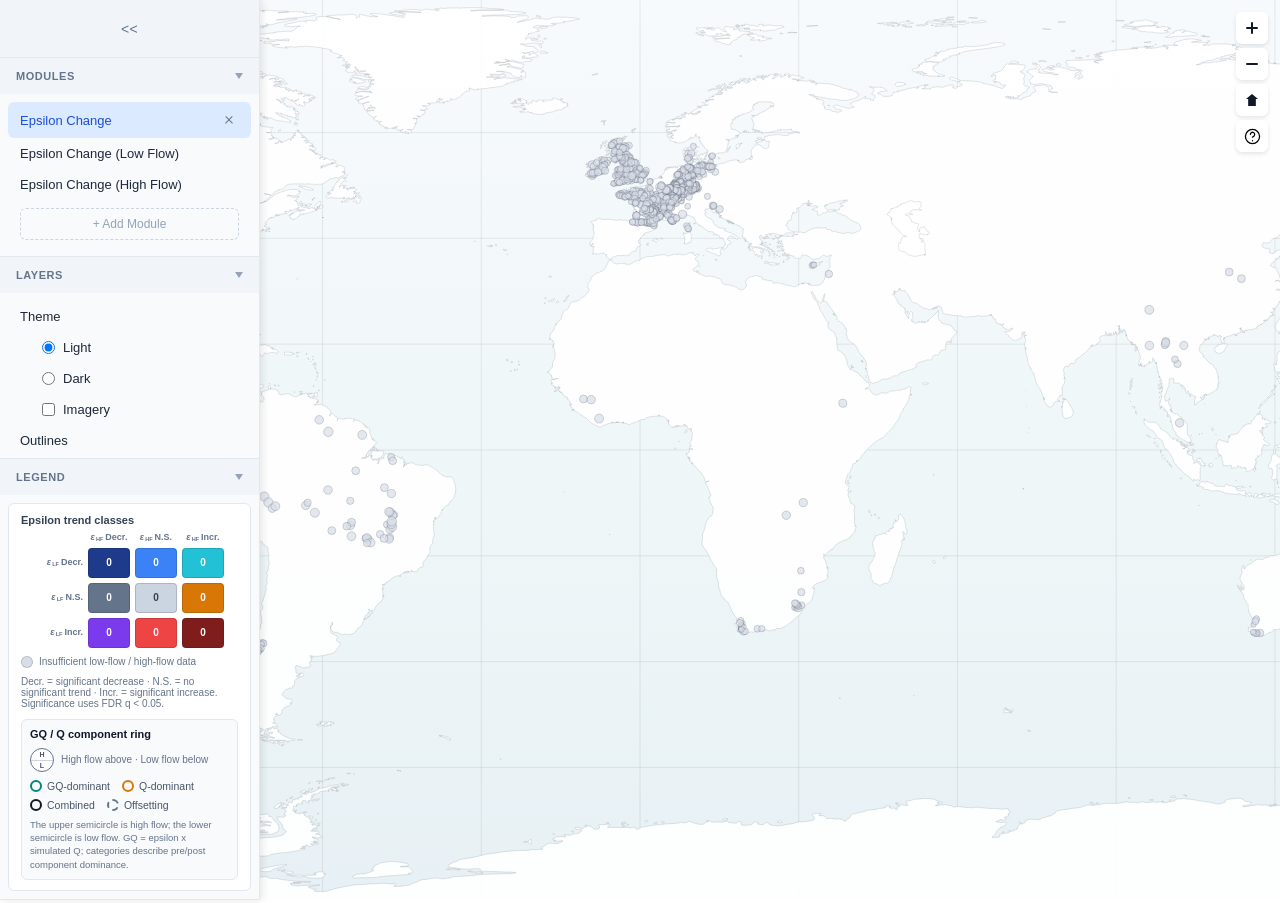
==== commit 4924b201: "Add overview navigation and clarify attribution" ====
--- a/public/index.html
+++ b/public/index.html
@@ -1588,7 +1588,7 @@
           {
             id: 'classification',
             title: 'Interpret the nine classes',
-            copy: '<p>Each class combines low-flow epsilon, &epsilon;<sub>LF</sub>, with high-flow epsilon, &epsilon;<sub>HF</sub>. Each is labeled significant Decrease, significant Increase, or No significant trend after FDR correction.</p><p>Low flow uses observed Q at or below Q10; high flow uses Q at or above Q90.</p>',
+            copy: '<p>Each class combines low-flow epsilon, &epsilon;<sub>LF</sub>, with high-flow epsilon, &epsilon;<sub>HF</sub>. Each is labeled significant Decrease, significant Increase, or No significant trend after FDR correction.</p><p>Low flow uses observed Q at or below Q10; high flow uses Q at or above Q90. On the outer component ring, high flow is the upper half and low flow is the lower half.</p>',
             target: 'classification-summary'
           },
           {
@@ -1639,7 +1639,7 @@
           {
             id: 'overview-method',
             title: 'Read the method',
-            copy: '<p>Continue down the Overview window for data provenance, time split, flow definitions, the physics-constrained equation, cross-fitting, GQ / Q component attribution, and the annual Theil-Sen, Kendall, and FDR trend workflow.</p>',
+            copy: '<p>Use the compact section navigation in Overview to jump between data provenance, equations, cross-fitting, GQ / Q component attribution, and the annual Theil-Sen, Kendall, and FDR trend workflow.</p>',
             target: '.epsilon-story'
           },
           {
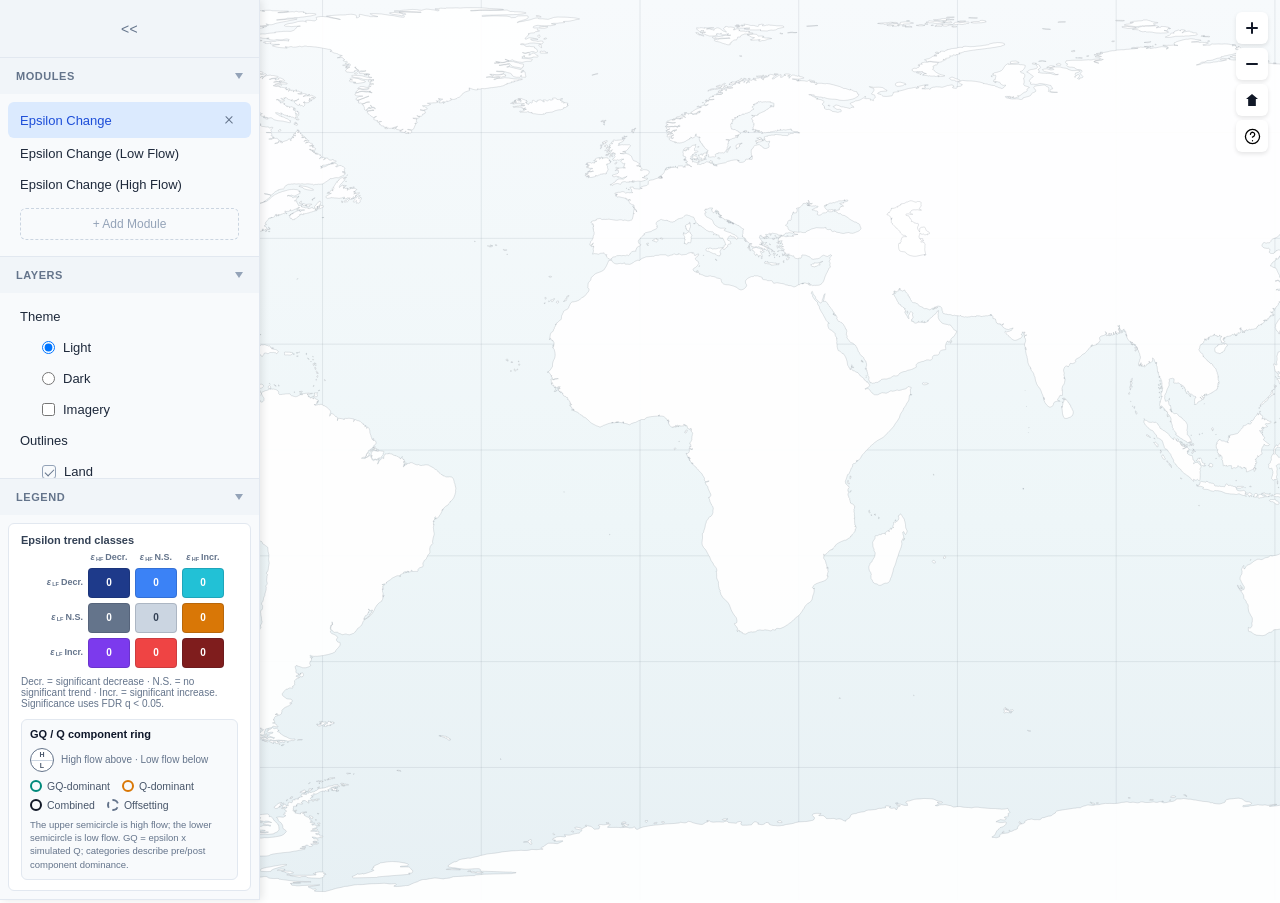
==== commit 98ba63af: "Refine trend filtering and inspector hierarchy" ====
--- a/public/index.html
+++ b/public/index.html
@@ -1625,9 +1625,9 @@
           },
           {
             id: 'overview-filter',
-            title: 'Filter by reliability',
-            copy: '<p>Choose NSE or KGE and set a minimum score. A catchment remains on the map only when both its pre- and post-period scores exceed the threshold.</p>',
-            hint: 'This changes display eligibility only; it does not retrain the model.',
+            title: 'Control the map',
+            copy: '<p>Choose NSE or KGE and set a minimum score. Use the second control to show or hide catchments whose annual epsilon trend does not pass FDR significance.</p><p>Catchments with fewer than 20 qualifying years are always excluded and counted below the controls.</p>',
+            hint: 'These controls change display eligibility only; they do not retrain the model.',
             target: '.epsilon-overview-filter'
           },
           {
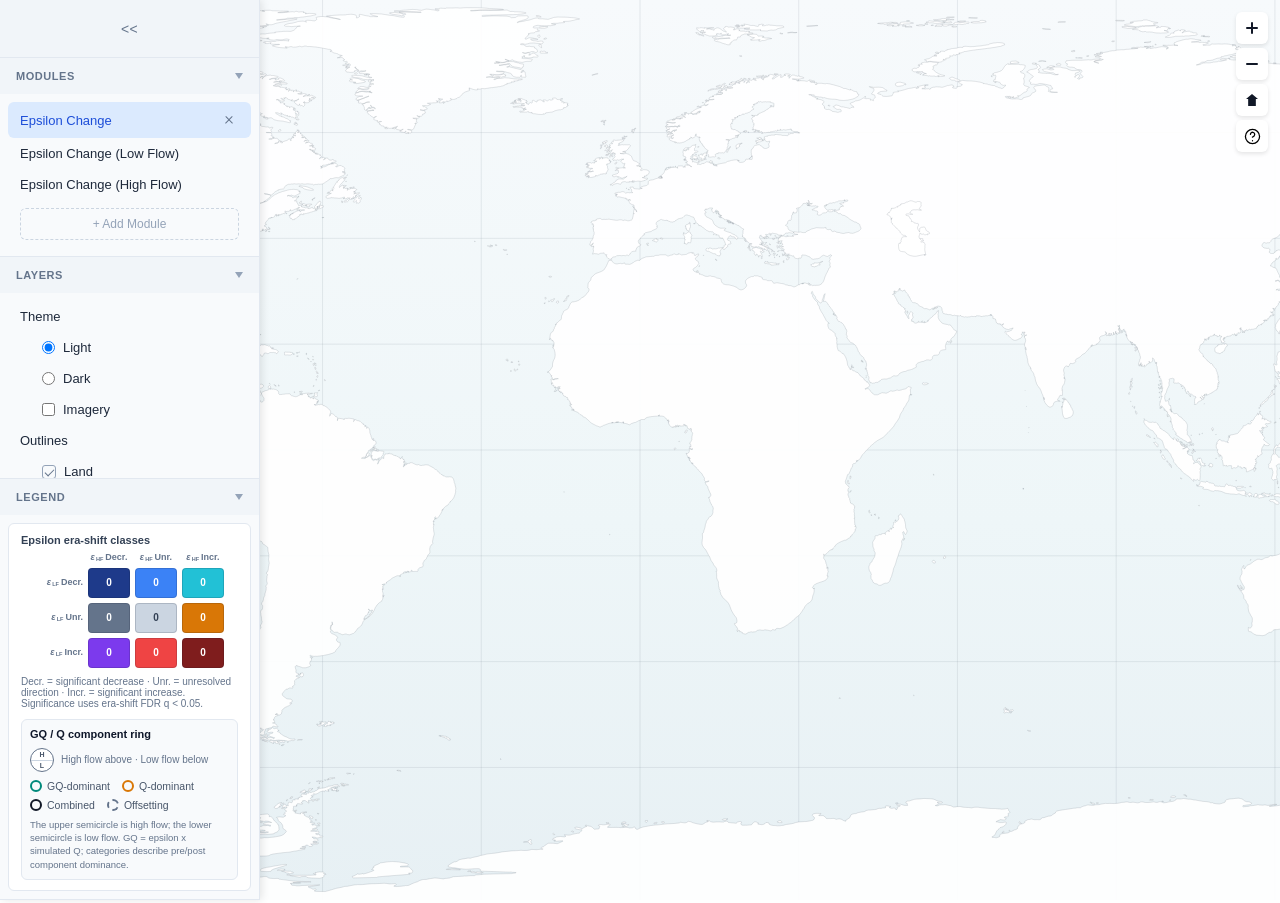
==== commit 9e094fbf: "Make fold-adjusted era shifts the primary analysis" ====
--- a/public/index.html
+++ b/public/index.html
@@ -1588,7 +1588,7 @@
           {
             id: 'classification',
             title: 'Interpret the nine classes',
-            copy: '<p>Each class combines low-flow epsilon, &epsilon;<sub>LF</sub>, with high-flow epsilon, &epsilon;<sub>HF</sub>. Each is labeled significant Decrease, significant Increase, or No significant trend after FDR correction.</p><p>Low flow uses observed Q at or below Q10; high flow uses Q at or above Q90. On the outer component ring, high flow is the upper half and low flow is the lower half.</p>',
+            copy: '<p>Each class combines low-flow epsilon, &epsilon;<sub>LF</sub>, with high-flow epsilon, &epsilon;<sub>HF</sub>. Each post-1990 era shift is labeled significant Decrease, significant Increase, or Unresolved after FDR correction.</p><p>Low flow uses observed Q at or below Q10; high flow uses Q at or above Q90. Unresolved means the direction is not established, not that epsilon is stable.</p>',
             target: 'classification-summary'
           },
           {
@@ -1626,20 +1626,20 @@
           {
             id: 'overview-filter',
             title: 'Control the map',
-            copy: '<p>Choose NSE or KGE and set a minimum score. Use the second control to show or hide catchments whose annual epsilon trend does not pass FDR significance.</p><p>Catchments with fewer than 20 qualifying years are always excluded and counted below the controls.</p>',
+            copy: '<p>Choose NSE or KGE and set a minimum score. Use the second control to show or hide unresolved era shifts.</p><p>The fixed support rule requires 10 years per era and five identifying years per era inside paired folds; excluded catchments are counted below the controls.</p>',
             hint: 'These controls change display eligibility only; they do not retrain the model.',
             target: '.epsilon-overview-filter'
           },
           {
             id: 'overview-classification',
             title: 'Review the nine-class summary',
-            copy: '<p>This 3 x 3 matrix counts the displayed catchments by continuous epsilon-trend class. Rows are &epsilon;<sub>LF</sub>; columns are &epsilon;<sub>HF</sub>. The compact map legend uses Decr., N.S., and Incr.; N.S. means no significant trend after FDR correction.</p>',
+            copy: '<p>This 3 x 3 matrix counts the displayed catchments by fold-adjusted era-shift class. Rows are &epsilon;<sub>LF</sub>; columns are &epsilon;<sub>HF</sub>. The compact legend uses Decr., Unr., and Incr.; Unr. means the direction remains unresolved after FDR correction.</p>',
             target: '.epsilon-overview-classification'
           },
           {
             id: 'overview-method',
             title: 'Read the method',
-            copy: '<p>Use the compact section navigation in Overview to jump between data provenance, equations, cross-fitting, GQ / Q component attribution, and the annual Theil-Sen, Kendall, and FDR trend workflow.</p>',
+            copy: '<p>Use the compact section navigation in Overview to jump between data provenance, equations, cross-fitting, the primary era-shift model, GQ / Q component attribution, and continuous-trend sensitivity checks.</p>',
             target: '.epsilon-story'
           },
           {
@@ -1798,7 +1798,7 @@
           return this.combinedTutorialRect(document.querySelectorAll('.epsilon-metric-card--skill'));
         }
         if (step.target === 'classification-summary') {
-          return this.combinedTutorialRect(document.querySelectorAll('.epsilon-inspector-classification, .epsilon-change-cards'));
+          return this.combinedTutorialRect(document.querySelectorAll('.epsilon-inspector-classification, .epsilon-shift-panel'));
         }
         const element = document.querySelector(step.target);
         if (!element) return null;
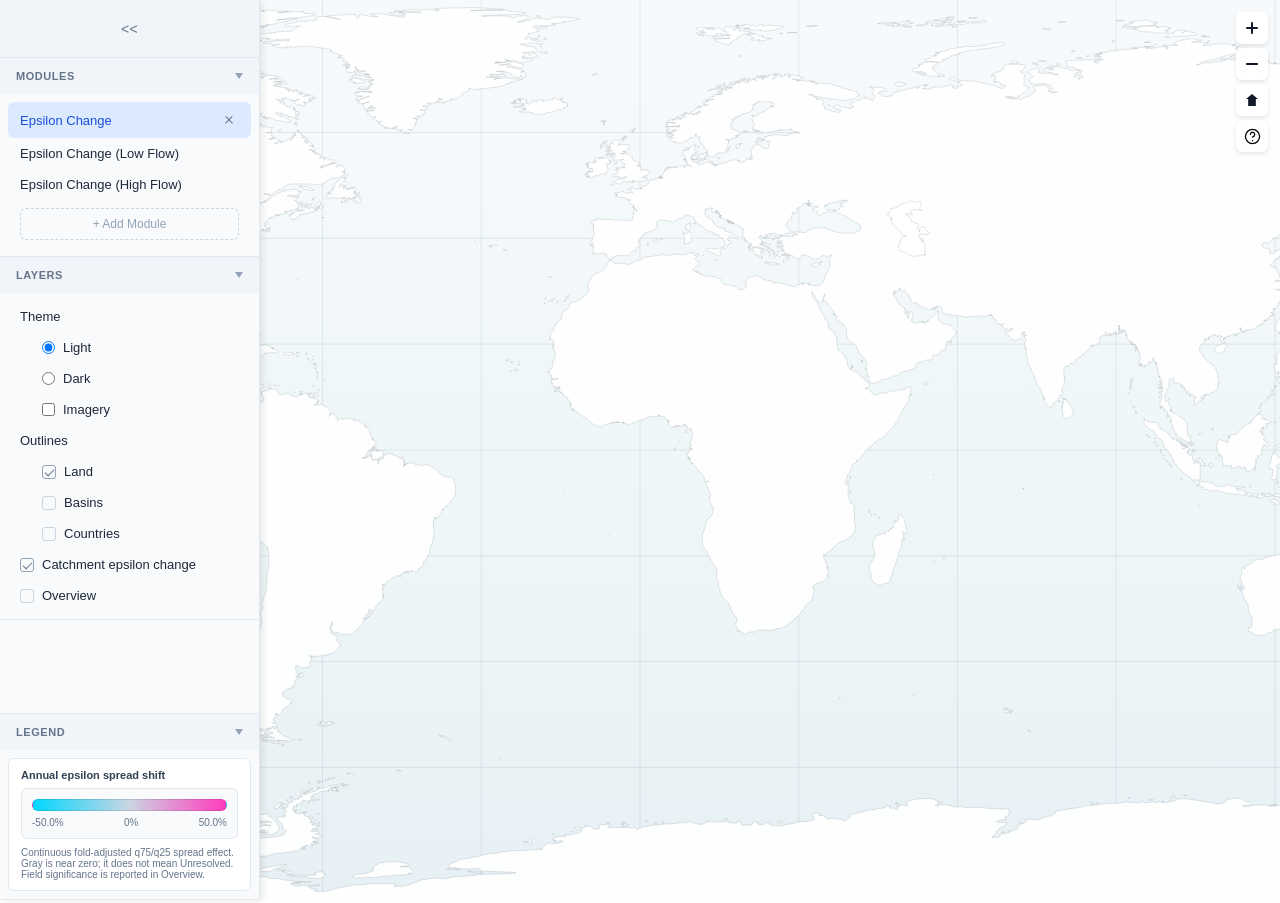
==== commit f6d3c0f7: "Separate global field effects from local FDR labels" ====
--- a/public/index.html
+++ b/public/index.html
@@ -1587,8 +1587,8 @@
           },
           {
             id: 'classification',
-            title: 'Interpret the nine classes',
-            copy: '<p>Each class combines low-flow epsilon, &epsilon;<sub>LF</sub>, with high-flow epsilon, &epsilon;<sub>HF</sub>. Each post-1990 era shift is labeled significant Decrease, significant Increase, or Unresolved after FDR correction.</p><p>Low flow uses observed Q at or below Q10; high flow uses Q at or above Q90. Unresolved means the direction is not established, not that epsilon is stable.</p>',
+            title: 'Read the field effect',
+            copy: '<p>The default map shows each catchment\'s continuous post-1990 shift in annual epsilon spread, defined as q75 divided by q25 across all recession days.</p><p>Color gives effect direction and magnitude. It does not claim that every catchment is individually significant; the detail panel keeps the separate low/high local FDR results below it.</p>',
             target: 'classification-summary'
           },
           {
@@ -1617,7 +1617,7 @@
           {
             id: 'overview-open',
             title: 'Open Overview',
-            copy: '<p>Overview is a clickable row under Layers. It contains the reliability filter, the nine-class summary, and the full data and inference method.</p>',
+            copy: '<p>Overview is a clickable row under Layers. It contains the Field effect / Local FDR map switch, reliability controls, global evidence, and the full data and inference method.</p>',
             hint: 'Click the highlighted Overview row to continue.',
             target: '[data-id="epsilon-change-overview"]',
             calloutPlacement: 'sidebar-right',
@@ -1626,14 +1626,14 @@
           {
             id: 'overview-filter',
             title: 'Control the map',
-            copy: '<p>Choose NSE or KGE and set a minimum score. Use the second control to show or hide unresolved era shifts.</p><p>The fixed support rule requires 10 years per era and five identifying years per era inside paired folds; excluded catchments are counted below the controls.</p>',
+            copy: '<p>Field effect displays the continuous annual-spread estimates behind the global analysis. Local FDR switches to strict low/high catchment classes and then offers the option to hide Unresolved points.</p><p>NSE or KGE controls only the displayed subset. The published global test remains fixed at both-era NSE above 0.5.</p>',
             hint: 'These controls change display eligibility only; they do not retrain the model.',
             target: '.epsilon-overview-filter'
           },
           {
             id: 'overview-classification',
-            title: 'Review the nine-class summary',
-            copy: '<p>This 3 x 3 matrix counts the displayed catchments by fold-adjusted era-shift class. Rows are &epsilon;<sub>LF</sub>; columns are &epsilon;<sub>HF</sub>. The compact legend uses Decr., Unr., and Incr.; Unr. means the direction remains unresolved after FDR correction.</p>',
+            title: 'Read the active map key',
+            copy: '<p>In Field effect mode, the continuous scale runs from a narrower to a wider annual epsilon distribution; gray is near zero, not Unresolved.</p><p>In Local FDR mode, this section becomes the 3 x 3 low/high significance matrix, where gray Unresolved has its strict multiple-testing meaning.</p>',
             target: '.epsilon-overview-classification'
           },
           {
@@ -1645,7 +1645,7 @@
           {
             id: 'modes',
             title: 'Switch epsilon views',
-            copy: '<p>Epsilon Change is the bivariate main view. The Low Flow and High Flow modules switch to continuous maps for each regime; loading one replaces the current epsilon view.</p>',
+            copy: '<p>Epsilon Change defaults to the global annual-spread field. Local FDR is available inside Overview, while the Low Flow and High Flow modules provide continuous effect maps for each regime.</p>',
             hint: 'You are ready to explore. The ? control restarts this tour whenever needed.',
             target: '#moduleList'
           }
@@ -1672,6 +1672,7 @@
           return;
         }
         module.updateSkillFilter?.('nse', 0.5, false);
+        module.updateMapEvidenceMode?.('field');
         if (module.overviewLayerId) this.layerManager.setVisibility(module.overviewLayerId, false);
         this.tutorial = { active: true, index: 0 };
         document.body.classList.add('tutorial-active');
@@ -1798,7 +1799,7 @@
           return this.combinedTutorialRect(document.querySelectorAll('.epsilon-metric-card--skill'));
         }
         if (step.target === 'classification-summary') {
-          return this.combinedTutorialRect(document.querySelectorAll('.epsilon-inspector-classification, .epsilon-shift-panel'));
+          return this.combinedTutorialRect(document.querySelectorAll('.epsilon-inspector-classification, .epsilon-field-spread-panel'));
         }
         const element = document.querySelector(step.target);
         if (!element) return null;
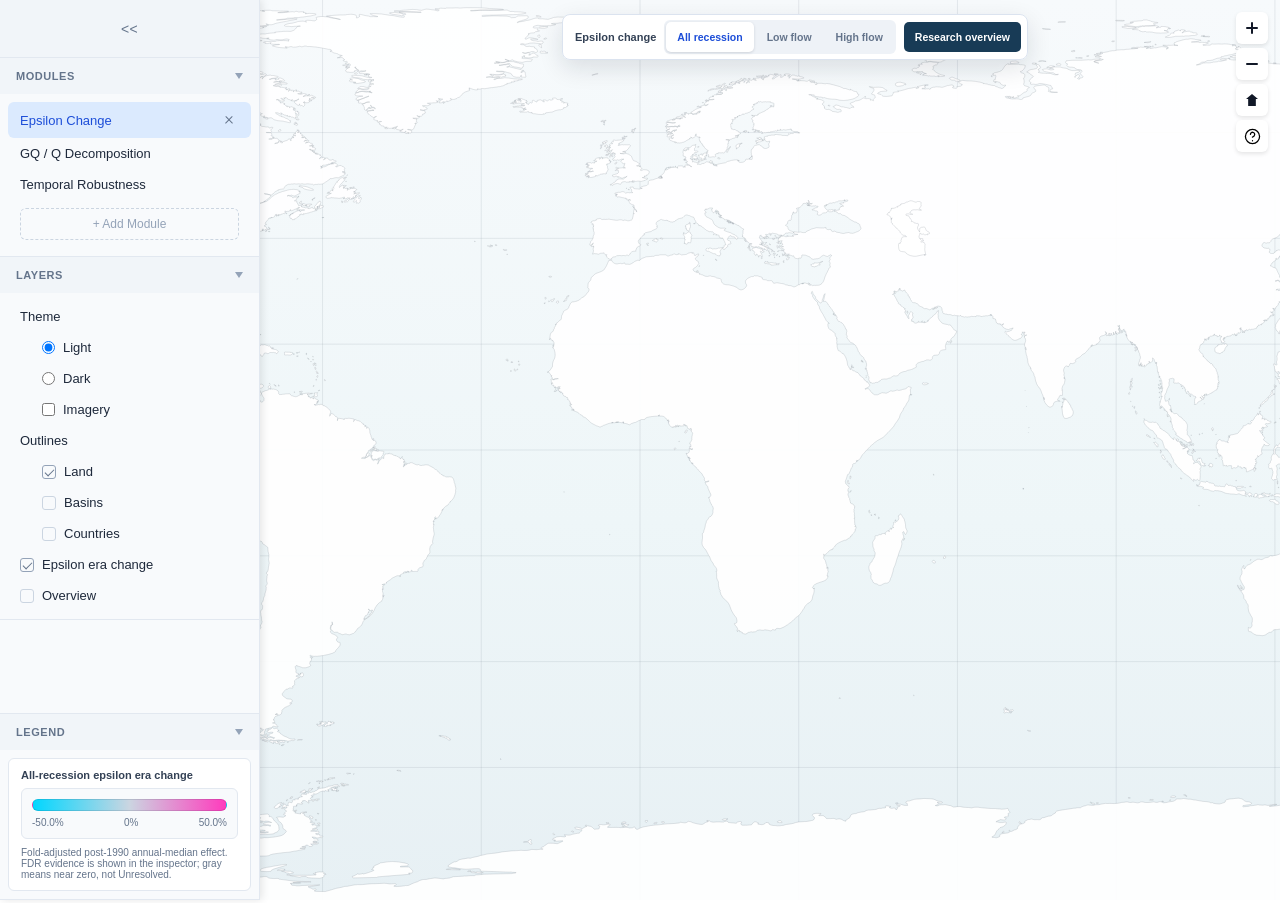
==== commit 49c15492: "Reframe explorer around epsilon research questions" ====
--- a/public/index.html
+++ b/public/index.html
@@ -1114,9 +1114,9 @@
       pendingConfirm: null,
       tutorial: { active: false, index: 0 },
       staticModules: [
-        { id: 'epsilon-change', name: 'Epsilon Change', defaultLoad: true, exclusiveGroup: 'epsilon-change' },
-        { id: 'epsilon-change-low', name: 'Epsilon Change (Low Flow)', defaultLoad: false, exclusiveGroup: 'epsilon-change' },
-        { id: 'epsilon-change-high', name: 'Epsilon Change (High Flow)', defaultLoad: false, exclusiveGroup: 'epsilon-change' }
+        { id: 'epsilon-change', name: 'Epsilon Change', defaultLoad: true, exclusiveGroup: 'epsilon-analysis' },
+        { id: 'epsilon-decomposition', name: 'GQ / Q Decomposition', defaultLoad: false, exclusiveGroup: 'epsilon-analysis' },
+        { id: 'epsilon-trend', name: 'Temporal Robustness', defaultLoad: false, exclusiveGroup: 'epsilon-analysis' }
       ],
       themeStyle: 'light',
       imageryEnabled: false,
@@ -1586,9 +1586,16 @@
             target: 'skill-metrics'
           },
           {
+            id: 'condition',
+            title: 'Choose a flow condition',
+            copy: '<p>The top control keeps one scientific question on screen while switching between all recession days, low flow (Q10), and high flow (Q90).</p>',
+            hint: 'Use this selector instead of loading separate low- and high-flow modules.',
+            target: '.epsilon-toolbar-segments'
+          },
+          {
             id: 'classification',
-            title: 'Read the field effect',
-            copy: '<p>The default map shows each catchment\'s continuous post-1990 shift in annual epsilon spread, defined as q75 divided by q25 across all recession days.</p><p>Color gives effect direction and magnitude. It does not claim that every catchment is individually significant; the detail panel keeps the separate low/high local FDR results below it.</p>',
+            title: 'Read the epsilon effect',
+            copy: '<p>The Epsilon Change map shows each catchment\'s fold-adjusted post-1990 change in annual-median epsilon for the selected flow condition.</p><p>Color gives effect direction and magnitude. The detail panel reports the matching 95% interval and FDR q-value; Unresolved means the direction is not established, not that the effect is zero.</p>',
             target: 'classification-summary'
           },
           {
@@ -1617,7 +1624,7 @@
           {
             id: 'overview-open',
             title: 'Open Overview',
-            copy: '<p>Overview is a clickable row under Layers. It contains the Field effect / Local FDR map switch, reliability controls, global evidence, and the full data and inference method.</p>',
+            copy: '<p>Overview is a clickable row under Layers. It contains reliability controls, the active map definition, global evidence, equations, and the full inference workflow.</p>',
             hint: 'Click the highlighted Overview row to continue.',
             target: '[data-id="epsilon-change-overview"]',
             calloutPlacement: 'sidebar-right',
@@ -1625,15 +1632,15 @@
           },
           {
             id: 'overview-filter',
-            title: 'Control the map',
-            copy: '<p>Field effect displays the continuous annual-spread estimates behind the global analysis. Local FDR switches to strict low/high catchment classes and then offers the option to hide Unresolved points.</p><p>NSE or KGE controls only the displayed subset. The published global test remains fixed at both-era NSE above 0.5.</p>',
+            title: 'Filter by model reliability',
+            copy: '<p>NSE or KGE filters catchments by reconstructed-streamflow skill in both eras. It changes only which points are displayed; it does not retrain the model, redefine epsilon, or change the selected scientific view.</p>',
             hint: 'These controls change display eligibility only; they do not retrain the model.',
             target: '.epsilon-overview-filter'
           },
           {
             id: 'overview-classification',
             title: 'Read the active map key',
-            copy: '<p>In Field effect mode, the continuous scale runs from a narrower to a wider annual epsilon distribution; gray is near zero, not Unresolved.</p><p>In Local FDR mode, this section becomes the 3 x 3 low/high significance matrix, where gray Unresolved has its strict multiple-testing meaning.</p>',
+            copy: '<p>The key defines the selected flow condition, mapped quantity, and evidence rule. For epsilon change and temporal trend, gray means an estimate near zero; it is not a significance label.</p>',
             target: '.epsilon-overview-classification'
           },
           {
@@ -1644,8 +1651,8 @@
           },
           {
             id: 'modes',
-            title: 'Switch epsilon views',
-            copy: '<p>Epsilon Change defaults to the global annual-spread field. Local FDR is available inside Overview, while the Low Flow and High Flow modules provide continuous effect maps for each regime.</p>',
+            title: 'Switch scientific questions',
+            copy: '<p>Modules answer different questions: Epsilon Change maps the primary pre/post effect, GQ / Q Decomposition describes its algebraic components, and Temporal Robustness checks monotonic trends. The top selector applies All, Low, or High flow within whichever module is active.</p>',
             hint: 'You are ready to explore. The ? control restarts this tour whenever needed.',
             target: '#moduleList'
           }
@@ -1653,7 +1660,7 @@
       },
 
       async ensureTutorialMainMode() {
-        for (const id of ['epsilon-change-low', 'epsilon-change-high']) {
+        for (const id of ['epsilon-decomposition', 'epsilon-trend']) {
           if (this.moduleLoader.isLoaded(id)) this.unloadModule(id, { quiet: true });
         }
         if (!this.moduleLoader.isLoaded('epsilon-change')) {
@@ -1672,7 +1679,7 @@
           return;
         }
         module.updateSkillFilter?.('nse', 0.5, false);
-        module.updateMapEvidenceMode?.('field');
+        module.setRegime?.('all');
         if (module.overviewLayerId) this.layerManager.setVisibility(module.overviewLayerId, false);
         this.tutorial = { active: true, index: 0 };
         document.body.classList.add('tutorial-active');
@@ -1721,6 +1728,11 @@
             document.querySelector('.epsilon-metric-card--skill')?.scrollIntoView({ block: 'center' });
             this.updateTutorialPosition();
           }, 0);
+        } else if (stepId === 'condition') {
+          module.closeDistributionModal?.();
+          module.closeOverview?.();
+          inspector.classList.remove('visible');
+          module.setRegime?.('all');
         } else if (stepId === 'classification') {
           module.showTutorialBasin?.();
           setTimeout(() => {
@@ -1799,7 +1811,7 @@
           return this.combinedTutorialRect(document.querySelectorAll('.epsilon-metric-card--skill'));
         }
         if (step.target === 'classification-summary') {
-          return this.combinedTutorialRect(document.querySelectorAll('.epsilon-inspector-classification, .epsilon-field-spread-panel'));
+          return this.combinedTutorialRect(document.querySelectorAll('.epsilon-inspector-classification, .epsilon-shift-panel'));
         }
         const element = document.querySelector(step.target);
         if (!element) return null;
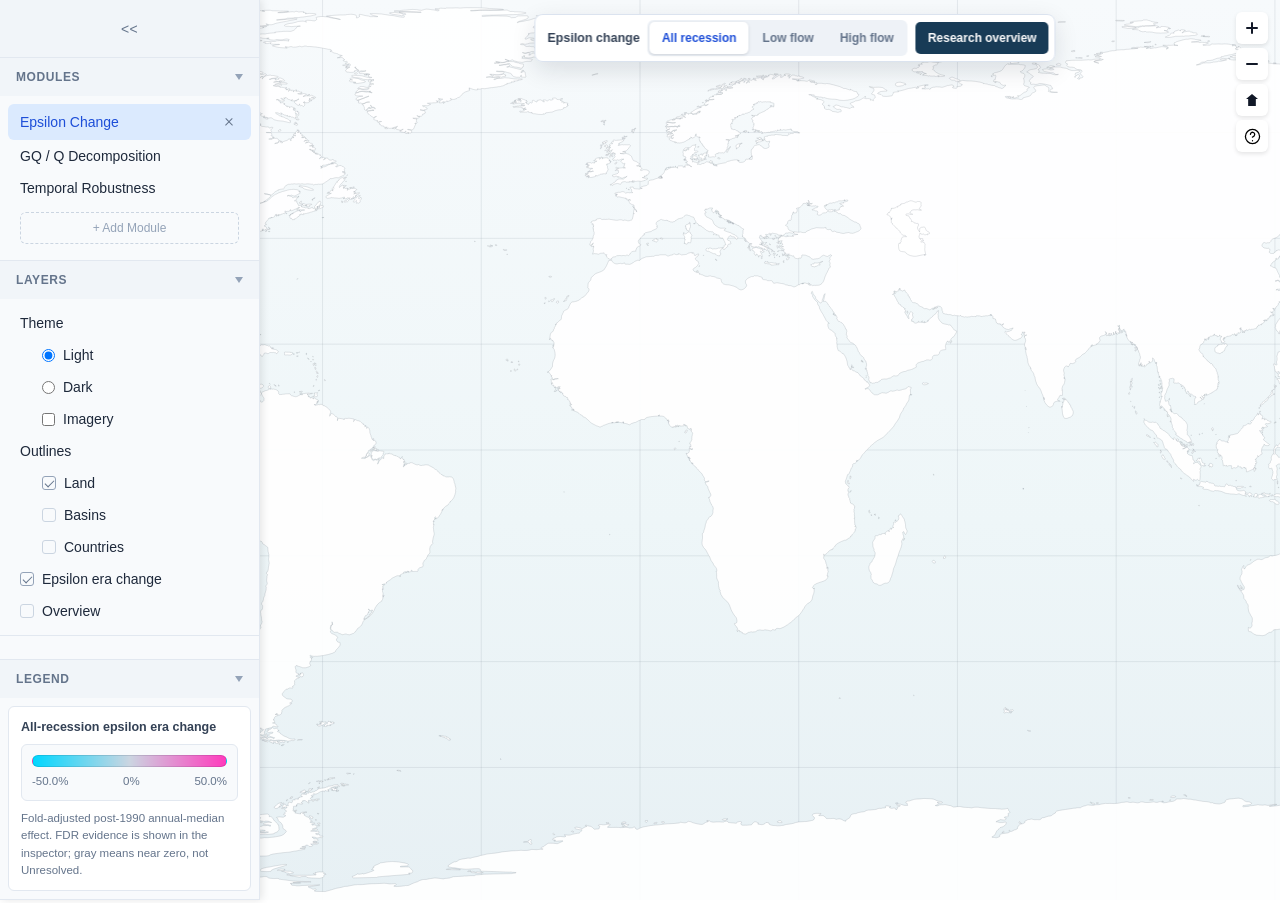
==== commit 6b0d1378: "Improve map typography and distinguish trend colors" ====
--- a/public/index.html
+++ b/public/index.html
@@ -7,7 +7,7 @@
     <style>
       * { box-sizing: border-box; margin: 0; padding: 0; }
       html, body { width: 100%; height: 100%; }
-      body { font-family: -apple-system, BlinkMacSystemFont, 'Segoe UI', Roboto, sans-serif; font-size: 13px; color: #1e293b; overflow: hidden; }
+      body { font-family: -apple-system, BlinkMacSystemFont, 'Segoe UI', Roboto, sans-serif; font-size: 14px; color: #1e293b; overflow: hidden; }
 
       /* Map Area - Full screen */
       .map-area {
@@ -99,11 +99,11 @@
 
       /* Panel sections */
       .panel-section { border-bottom: 1px solid #e2e8f0; position: relative; }
-      .panel-section-header {
-        padding: 12px 16px;
-        background: #f1f5f9;
-        font-weight: 600;
-        font-size: 11px;
+      .panel-section-header {
+        padding: 12px 16px;
+        background: #f1f5f9;
+        font-weight: 600;
+        font-size: 12px;
         text-transform: uppercase;
         letter-spacing: 0.05em;
         color: #64748b;
@@ -126,21 +126,22 @@
       .panel-section-content { padding: 8px; }
       .legend-list { display: flex; flex-direction: column; gap: 8px; }
       .legend-empty { padding: 8px 12px; font-size: 12px; color: #94a3b8; line-height: 1.45; }
-      .legend-card { border: 1px solid #e2e8f0; border-radius: 6px; background: #fff; padding: 10px 12px; font-size: 11px; color: #334155; }
-      .legend-title { font-weight: 600; margin-bottom: 7px; }
+      .legend-card { border: 1px solid #e2e8f0; border-radius: 6px; background: #fff; padding: 11px 12px; font-size: 12px; line-height: 1.45; color: #334155; }
+      .legend-title { font-size: 12.5px; font-weight: 700; margin-bottom: 8px; }
       .legend-grid { display: grid; grid-template-columns: 12px 1fr; gap: 5px 7px; align-items: center; }
       .legend-swatch { width: 12px; height: 12px; border: 1px solid #64748b; }
-      .legend-note { margin-top: 7px; color: #64748b; line-height: 1.35; }
+      .legend-note { margin-top: 8px; color: #64748b; line-height: 1.5; }
 
       /* Module/Layer items */
-      .module-item, .layer-item {
+      .module-item, .layer-item {
         padding: 8px 12px;
         border-radius: 6px;
         cursor: pointer;
         display: flex;
         align-items: center;
-        gap: 8px;
-      }
+        gap: 8px;
+      }
+      .module-name, .layer-name { font-size: 14px; }
       .module-item:hover, .layer-item:hover { background: #e2e8f0; }
       .module-item.loaded { background: #dbeafe; }
       .module-item.loaded .module-name { color: #1d4ed8; font-weight: 500; }
@@ -714,7 +715,7 @@
         border-left: 3px solid #38bdf8;
         background: #f0f9ff;
         color: #334155;
-        font-size: 11px;
+        font-size: 12px;
         line-height: 1.45;
       }
       .tutorial-actions {
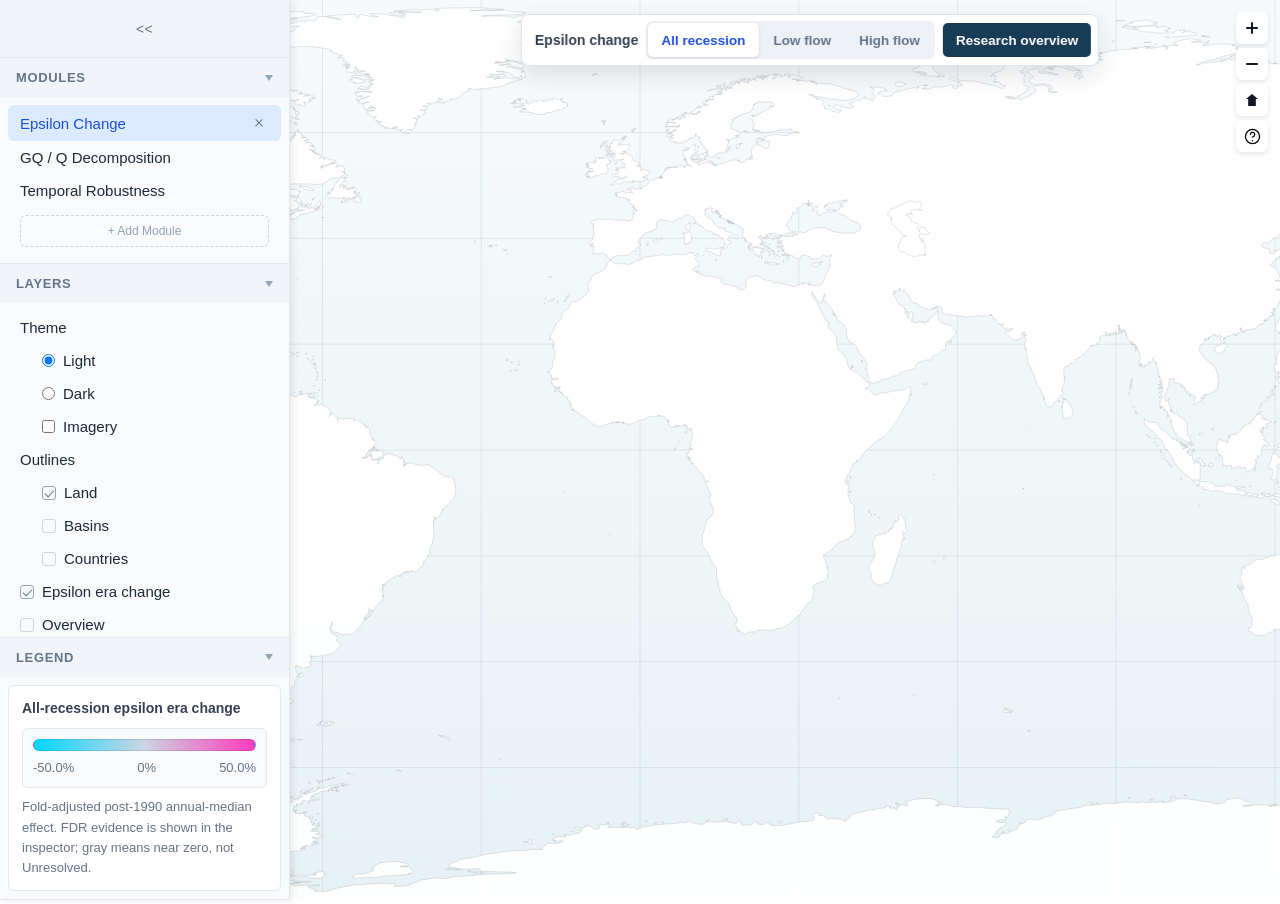
==== commit 04f816c9: "Make map and overview typography substantially larger" ====
--- a/public/index.html
+++ b/public/index.html
@@ -7,7 +7,7 @@
     <style>
       * { box-sizing: border-box; margin: 0; padding: 0; }
       html, body { width: 100%; height: 100%; }
-      body { font-family: -apple-system, BlinkMacSystemFont, 'Segoe UI', Roboto, sans-serif; font-size: 14px; color: #1e293b; overflow: hidden; }
+      body { font-family: -apple-system, BlinkMacSystemFont, 'Segoe UI', Roboto, sans-serif; font-size: 16px; color: #1e293b; overflow: hidden; }
 
       /* Map Area - Full screen */
       .map-area {
@@ -22,7 +22,7 @@
       .left-panel {
         position: absolute;
         top: 0; left: 0;
-        width: 260px;
+        width: 290px;
         height: 100vh;
         background: #f8fafc;
         border-right: 1px solid #e2e8f0;
@@ -103,7 +103,7 @@
         padding: 12px 16px;
         background: #f1f5f9;
         font-weight: 600;
-        font-size: 12px;
+        font-size: 13px;
         text-transform: uppercase;
         letter-spacing: 0.05em;
         color: #64748b;
@@ -126,8 +126,8 @@
       .panel-section-content { padding: 8px; }
       .legend-list { display: flex; flex-direction: column; gap: 8px; }
       .legend-empty { padding: 8px 12px; font-size: 12px; color: #94a3b8; line-height: 1.45; }
-      .legend-card { border: 1px solid #e2e8f0; border-radius: 6px; background: #fff; padding: 11px 12px; font-size: 12px; line-height: 1.45; color: #334155; }
-      .legend-title { font-size: 12.5px; font-weight: 700; margin-bottom: 8px; }
+      .legend-card { border: 1px solid #e2e8f0; border-radius: 6px; background: #fff; padding: 12px 13px; font-size: 13.5px; line-height: 1.5; color: #334155; }
+      .legend-title { font-size: 14px; font-weight: 700; margin-bottom: 9px; }
       .legend-grid { display: grid; grid-template-columns: 12px 1fr; gap: 5px 7px; align-items: center; }
       .legend-swatch { width: 12px; height: 12px; border: 1px solid #64748b; }
       .legend-note { margin-top: 8px; color: #64748b; line-height: 1.5; }
@@ -141,7 +141,7 @@
         align-items: center;
         gap: 8px;
       }
-      .module-name, .layer-name { font-size: 14px; }
+      .module-name, .layer-name { font-size: 15px; }
       .module-item:hover, .layer-item:hover { background: #e2e8f0; }
       .module-item.loaded { background: #dbeafe; }
       .module-item.loaded .module-name { color: #1d4ed8; font-weight: 500; }
